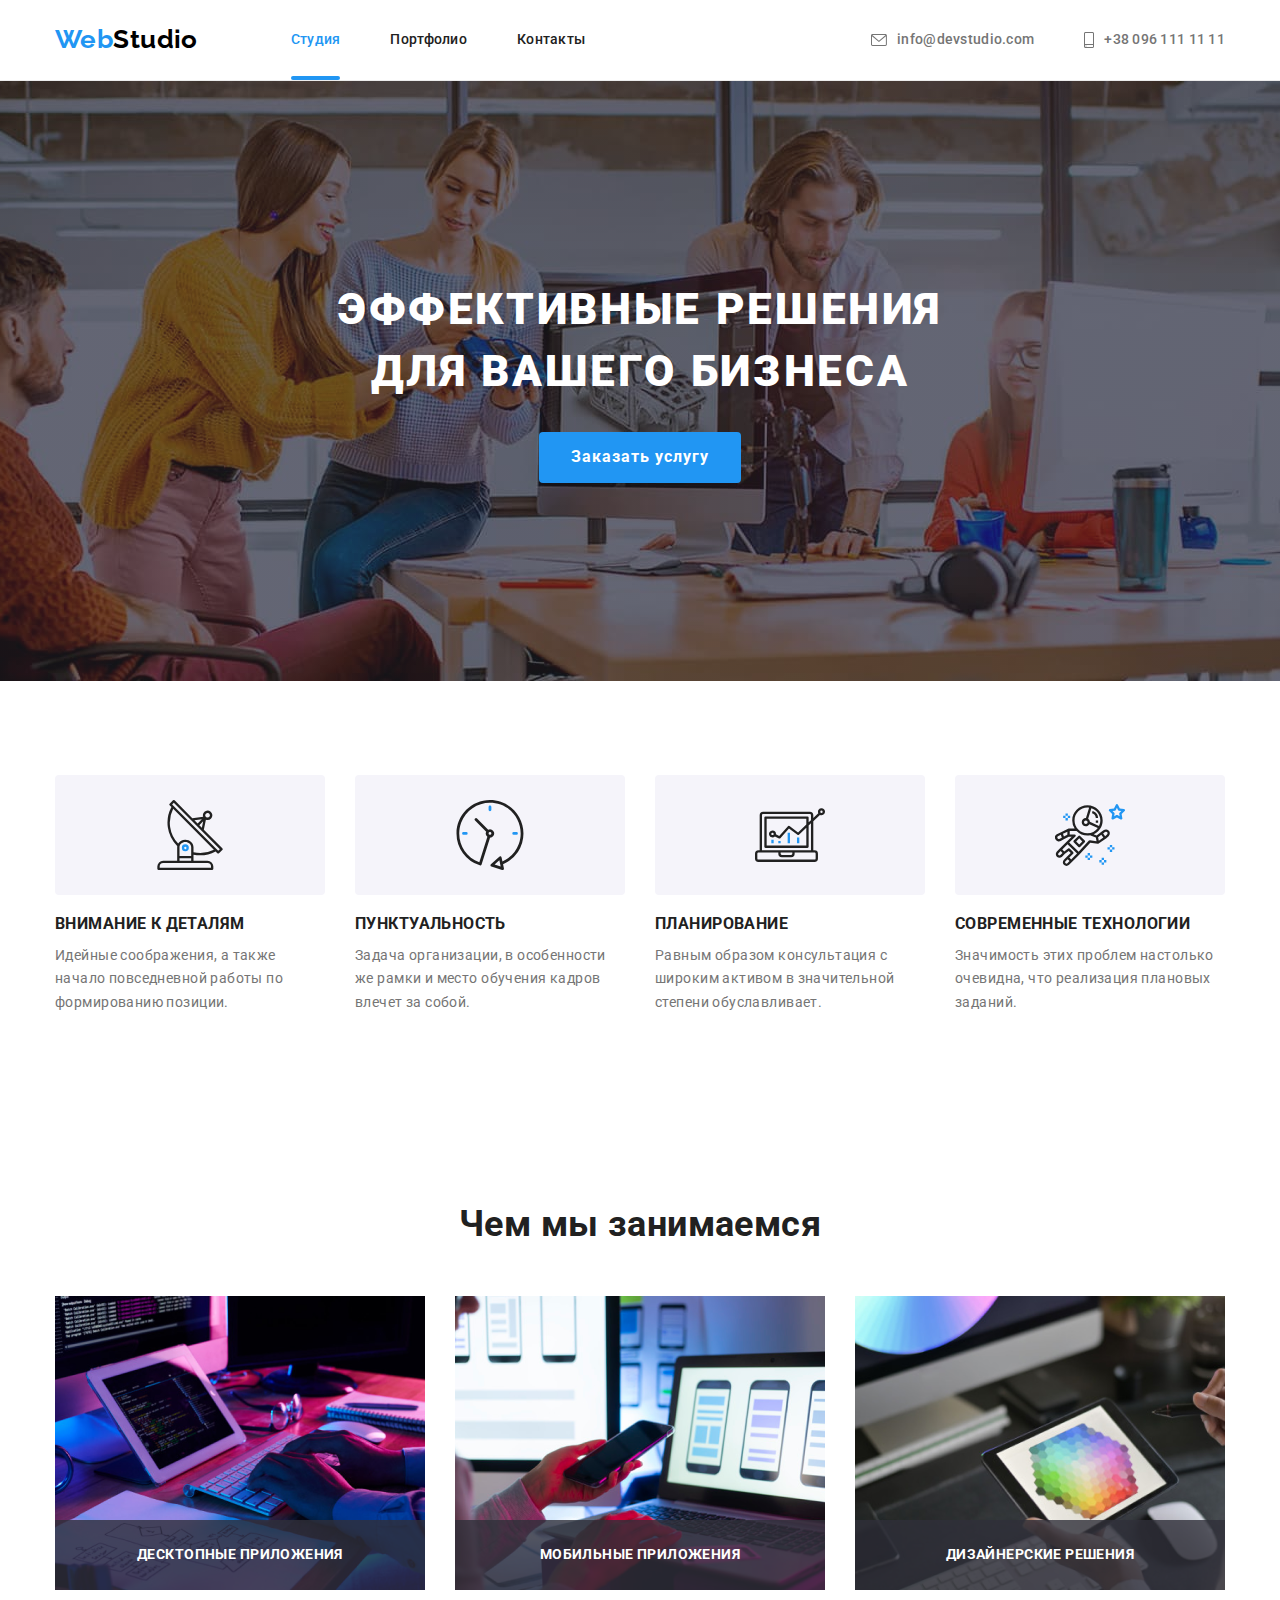
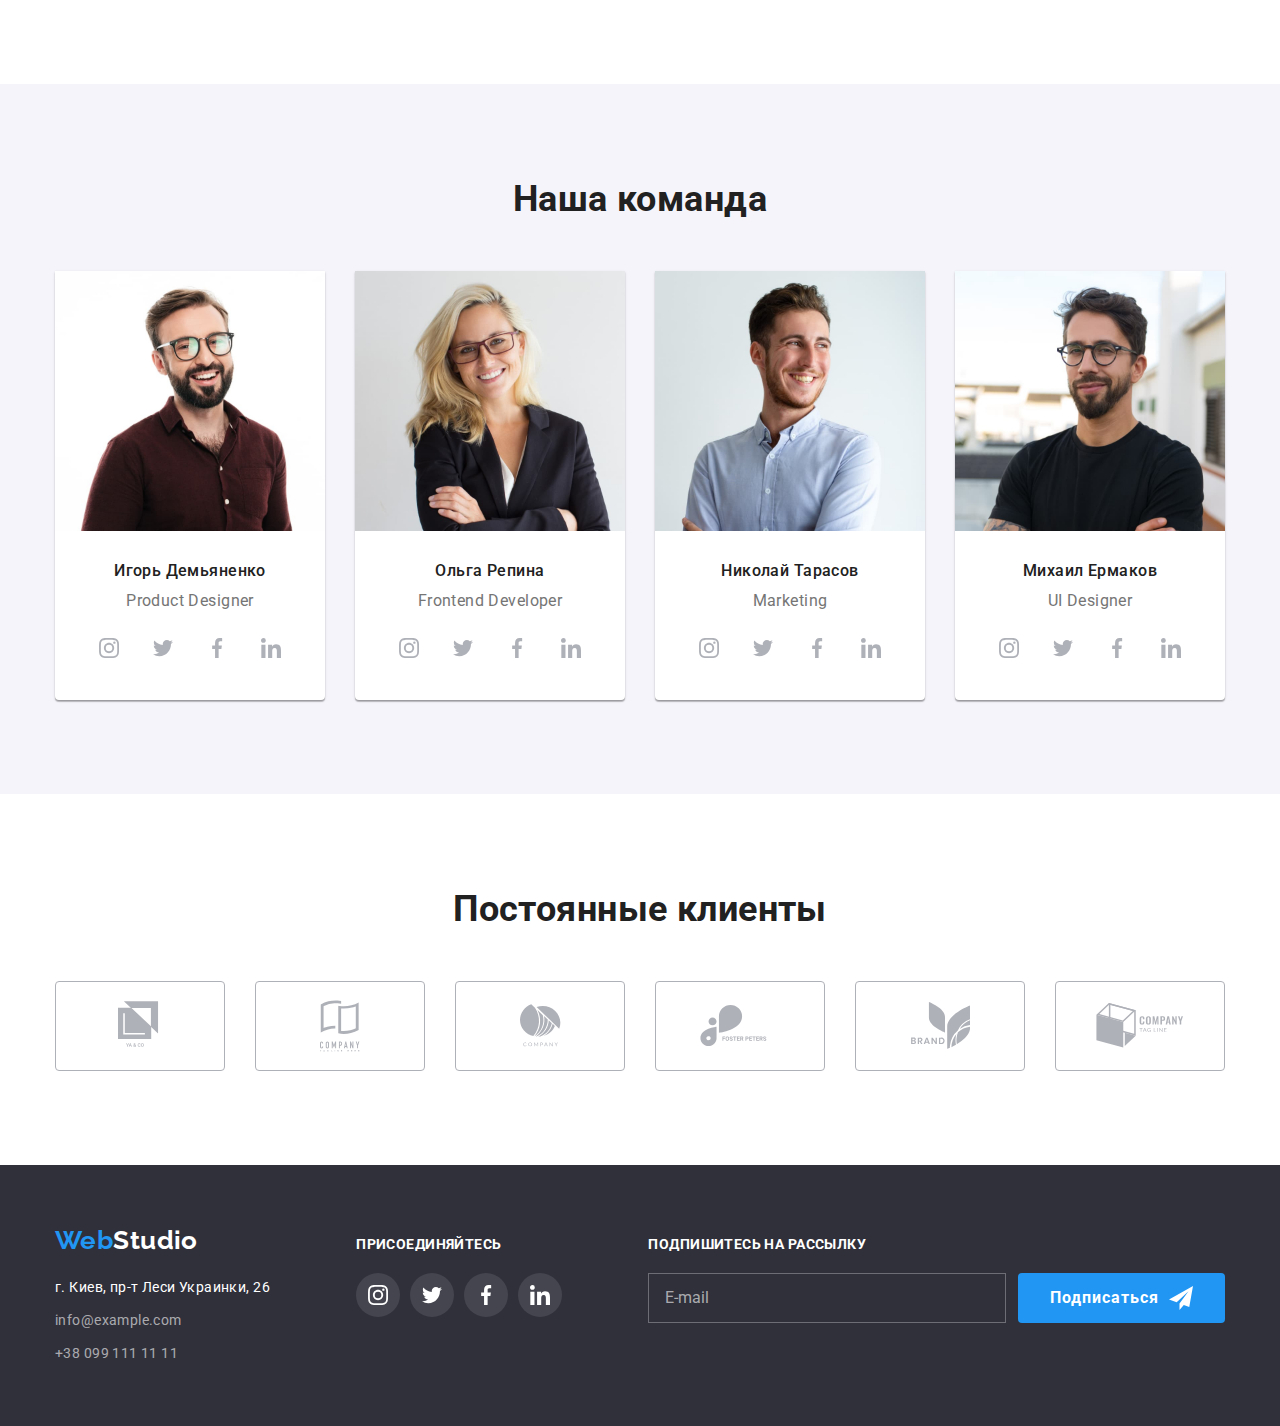
==== index.html @ dcbbfcdd "Перенесено файли з попереднього дз" ====
<!DOCTYPE html>
<html lang="en">
  <head>
    <meta charset="UTF-8" />
    <meta name="viewport" content="width=device-width, initial-scale=1.0" />
    <title>WebStudio</title>
    <link
      href="https://fonts.googleapis.com/css2?family=Raleway:wght@700&family=Roboto:wght@400;500;700;900&display=swap"
      rel="stylesheet"
    />
  
    <link rel="stylesheet" href="./css/main.min.css">
  </head>

  <body>
    <header class="header">
      <div class="container main-nav">
        <nav class="main-nav">
          <a class="logo link" href="index.html"
            >Web<span class="logo--black">Studio</span></a
          >
          <ul class="site-nav list">
            <li class="item">
              <a class="current link" href="index.html">Студия</a>
            </li>
            <li class="item">
              <a class="link" href="portfolio.html">Портфолио</a>
            </li>
            <li class="item"><a class="link" href="">Контакты</a></li>
          </ul>
        </nav>
        <ul class="site-nav list contacts">
          <li class="item">
            <a class="link" href="mailto:info@devstudio.com">
              <svg class="contacts__icon" width="16" height="12">
                <use href="./images/sprite.svg#icon-envelope"></use></svg
              >info@devstudio.com</a
            >
          </li>
          <li class="item">
            <a class=" link" href="tel:+380961111111">
              <svg class="contacts__icon" width="10" height="16">
                <use href="./images/sprite.svg#icon-smartphone"></use></svg
              >+38 096 111 11 11</a
            >
          </li>
        </ul>
      </div>
    </header>
    <main class="main-content">
      <section class="hero">
        <div class="container">
          <h1 class="hero__title">Эффективные решения для вашего бизнеса</h1>
          <button class="button" data-modal-open>Заказать услугу</button>
        </div>
      </section>

      <section class="features section">
        <div class="container">
          <h2 class="hidden">Особенности</h2>
          <ul class="list">
            <li class="features__item">
              <div class="features__frame">
                <svg class="icon-features" width="70" height="70">
                  <use href="./images/sprite.svg#icon-antenna"></use>
                </svg>
              </div>
              <h3 class="features__subtitle">Внимание к деталям</h3>
              <p class="features__paragraph">
                Идейные соображения, а также начало повседневной работы по
                формированию позиции.
              </p>
            </li>
            <li class="features__item">
              <div class="features__frame">
                <svg class="" width="70" height="70">
                  <use href="./images/sprite.svg#icon-clock"></use>
                </svg>
              </div>
              <h3 class="features__subtitle">Пунктуальность</h3>
              <p class="features__paragraph">
                Задача организации, в особенности же рамки и место обучения
                кадров влечет за собой.
              </p>
            </li>
            <li class="features__item">
              <div class="features__frame">
                <svg class="" width="70" height="70">
                  <use href="./images/sprite.svg#icon-diagram"></use>
                </svg>
              </div>
              <h3 class="features__subtitle">Планирование</h3>
              <p class="features__paragraph">
                Равным образом консультация с широким активом в значительной
                степени обуславливает.
              </p>
            </li>
            <li class="features__item">
              <div class="features__frame">
                <svg class="" width="70" height="70">
                  <use href="./images/sprite.svg#icon-astronaut"></use>
                </svg>
              </div>
              <h3 class="features__subtitle">Современные технологии</h3>
              <p class="features__paragraph">
                Значимость этих проблем настолько очевидна, что реализация
                плановых заданий.
              </p>
            </li>
          </ul>
        </div>
      </section>

      <section class="activity section">
        <div class="container">
          <h2 class="title">Чем мы занимаемся</h2>
          <ul class="list">
            <li class="activity__item">
              <img src="./images/img.png" alt="печатает код" width="370" />
              <div class="activity__block">
              <h3 class="activity__title">Десктопные приложения</h3>
            </div>
            </li>
            <li class="activity__item">
              <img src="./images/box2.png" alt="выбирает дизайн" width="370" />
              <div class="activity__block">
              <h3 class="activity__title">Мобильные приложения</h3>
            </div>
            </li>
            <li class="activity__item">
              <img
                src="./images/box3.png"
                alt="выбирает цвет на планшете"
                width="370"
              />
              <div class="activity__block">
              <h3 class="activity__title">Дизайнерские решения</h3>
            </div>
            </li>
          </ul>
        </div>
      </section>
      <section class="team section">
        <div class="container">
          <h2 class="title">Наша команда</h2>
          <ul class="list">
            <li class="box">
              <img src="./images/img0.jpg" alt="Игорь Демьяненко" width="270" />
              <div class="box-footer">
                <h3 class="team__subtitle">Игорь Демьяненко</h3>
                <p class="team__paragraph">Product Designer</p>
                <ul class="list icon__list">
                  <li class="item icon__item">
                    <a class="link link-icon" href="">
                      <svg class="ikon" width="20" height="20">
                        <use href="./images/sprite.svg#icon-instagram"></use>
                      </svg>
                    </a>
                  </li>
                  <li class="item icon__item">
                    <a class="link link-icon" href="">
                      <svg class="ikon" width="20" height="20">
                        <use href="./images/sprite.svg#icon-twitter"></use>
                      </svg>
                    </a>
                  </li>
                  <li class="item icon__item">
                    <a class="link link-icon" href="">
                      <svg class="ikon" width="20" height="20">
                        <use href="./images/sprite.svg#icon-facebook"></use>
                      </svg>
                    </a>
                  </li>
                  <li class="item icon__item">
                    <a class="link link-icon" href="">
                      <svg class="ikon" width="20" height="20">
                        <use href="./images/sprite.svg#icon-linkedin"></use>
                      </svg>
                    </a>
                  </li>
                </ul>
              </div>
            </li>
            <li class="box">
              <img src="./images/img1.jpg" alt="Ольга Репина" width="270" />
              <div class="box-footer">
                <h3 class="team__subtitle">Ольга Репина</h3>
                <p class="team__paragraph">Frontend Developer</p>
                <ul class="list icon__list">
                  <li class="item icon__item">
                    <a class="link link-icon" href="">
                      <svg class="ikon" width="20" height="20">
                        <use href="./images/sprite.svg#icon-instagram"></use>
                      </svg>
                    </a>
                  </li>
                  <li class="item icon__item">
                    <a class="link link-icon" href="">
                      <svg class="ikon" width="20" height="20">
                        <use href="./images/sprite.svg#icon-twitter"></use>
                      </svg>
                    </a>
                  </li>
                  <li class="item icon__item">
                    <a class="link link-icon" href="">
                      <svg class="ikon" width="20" height="20">
                        <use href="./images/sprite.svg#icon-facebook"></use>
                      </svg>
                    </a>
                  </li>
                  <li class="item icon__item">
                    <a class="link link-icon" href="">
                      <svg class="ikon" width="20" height="20">
                        <use href="./images/sprite.svg#icon-linkedin"></use>
                      </svg>
                    </a>
                  </li>
                </ul>
              </div>
            </li>
            <li class="box">
              <img src="./images/img2.jpg" alt="Николай Тарасов" width="270" />
              <div class="box-footer">
                <h3 class="team__subtitle">Николай Тарасов</h3>
                <p class="team__paragraph">Marketing</p>
                <ul class="list icon__list">
                  <li class="item icon__item">
                    <a class="link link-icon" href="">
                      <svg class="ikon" width="20" height="20">
                        <use href="./images/sprite.svg#icon-instagram"></use>
                      </svg>
                    </a>
                  </li>
                  <li class="item icon__item">
                    <a class="link link-icon" href="">
                      <svg class="ikon" width="20" height="20">
                        <use href="./images/sprite.svg#icon-twitter"></use>
                      </svg>
                    </a>
                  </li>
                  <li class="item icon__item">
                    <a class="link link-icon" href="">
                      <svg class="ikon" width="20" height="20">
                        <use href="./images/sprite.svg#icon-facebook"></use>
                      </svg>
                    </a>
                  </li>
                  <li class="item icon__item">
                    <a class="link link-icon" href="">
                      <svg class="ikon" width="20" height="20">
                        <use href="./images/sprite.svg#icon-linkedin"></use>
                      </svg>
                    </a>
                  </li>
                </ul>
              </div>
            </li>
            <li class="box">
              <img src="./images/img3.jpg" alt="Михаил Ермаков" width="270" />
              <div class="box-footer">
                <h3 class="team__subtitle">Михаил Ермаков</h3>
                <p class="team__paragraph">UI Designer</p>
                <ul class="list icon__list">
                  <li class="item icon__item">
                    <a class="link link-icon" href="">
                      <svg class="ikon" width="20" height="20">
                        <use href="./images/sprite.svg#icon-instagram"></use>
                      </svg>
                    </a>
                  </li>
                  <li class="item icon__item">
                    <a class="link link-icon" href="">
                      <svg class="ikon" width="20" height="20">
                        <use href="./images/sprite.svg#icon-twitter"></use>
                      </svg>
                    </a>
                  </li>
                  <li class="item icon__item">
                    <a class="link link-icon" href="">
                      <svg class="ikon" width="20" height="20">
                        <use href="./images/sprite.svg#icon-facebook"></use>
                      </svg>
                    </a>
                  </li>
                  <li class="item icon__item">
                    <a class="link link-icon" href="">
                      <svg class="ikon" width="20" height="20">
                        <use href="./images/sprite.svg#icon-linkedin"></use>
                      </svg>
                    </a>
                  </li>
                </ul>
              </div>
            </li>
          </ul>
        </div>
      </section>
      <section class="section clients">
        <div class="container">
          <h2 class="title">Постоянные клиенты</h2>
          <ul class="list">
            <li class="clients__item">
              <a class="link clients__link" href="">
                <svg width="44.27" height="49.23  ">
                  <use href="./images/sprite.svg#icon-logo-1"></use>
                </svg>
              </a>
            </li>
            <li class="clients__item">
              <a class="link clients__link" href="">
                <svg width="40" height="52">
                  <use href="./images/sprite.svg#icon-logo-2"></use>
                </svg>
              </a>
            </li>
            <li class="clients__item">
              <a class="link clients__link" href="">
                <svg width="41" height="43">
                  <use href="./images/sprite.svg#icon-logo-3"></use>
                </svg>
              </a>
            </li>
            <li class="clients__item">
              <a class="link clients__link" href="">
                <svg width="79.66" height="42.02">
                  <use href="./images/sprite.svg#icon-logo-4"></use>
                </svg>
              </a>
            </li>
            <li class="clients__item">
              <a class="link clients__link" href="">
                <svg width="59" height="47">
                  <use href="./images/sprite.svg#icon-logo-5"></use>
                </svg>
              </a>
            </li>
            <li class="clients__item">
              <a class="link clients__link" href="">
                <svg width="88" height="45">
                  <use href="./images/sprite.svg#icon-logo-6 "></use>
                </svg>
              </a>
            </li>
          </ul>
        </div>
      </section>
    </main>
    <footer class="page-footer">
      <div class="container footer">
        <div>
          <a class="logo link" href="./index.html"
            >Web<span class="logo--white">Studio</span></a
          >
          <address class="location">
            <p class="street">г. Киев, пр-т Леси Украинки, 26</p>
            <ul class="list list--colum">
              <li class="contact__item">
                <a class="footer-contacts link" href="mailto:info@example.com"
                  >info@example.com</a
                >
              </li>
              <li class="contact__item">
                <a class="footer-contacts link" href="tel:+380991111111"
                  >+38 099 111 11 11</a
                >
              </li>
            </ul>
          </address>
        </div>
        <div class="join">
          <b class="footer__subtitle">Присоединяйтесь</b>
          <ul class="list">
            <li class="icon__item">
              <a class="link-icon link-icon--gray link" href="">
                <svg width="20" height="20">
                  <use href="./images/sprite.svg#icon-instagram"></use>
                </svg>
              </a>
            </li>
            <li class="icon__item">
              <a class="link-icon link-icon--gray link" href="">
                <svg width="20" height="20">
                  <use href="./images/sprite.svg#icon-twitter"></use>
                </svg>
              </a>
            </li>
            <li class="icon__item">
              <a class="link-icon link-icon--gray link" href="">
                <svg width="20" height="20">
                  <use href="./images/sprite.svg#icon-facebook"></use>
                </svg>
              </a>
            </li>
            <li class="icon__item">
              <a class="link-icon link-icon--gray link" href="">
                <svg width="20" height="20">
                  <use href="./images/sprite.svg#icon-linkedin"></use>
                </svg>
              </a>
            </li>
          </ul>
        </div>
        <div class="follow"> 
          <b class="footer__subtitle">Подпишитесь на рассылку</b>
          <form action="#" class="follow__form">
            <label for="mail"></label>
            <input type="email" class="follow__input" id="mail" name="mail" placeholder="E-mail">
            <button type="submit" class="button">Подписаться
               <svg class="icon-send" width="24" height="24">
              <use href="./images/sprite.svg#icon-send"></use>
            </svg></button>
          </form>
        </div>
      </div>
    </footer>
    <div class="backdrop is-hidden" data-modal>
      <div class="modal">
        <button class="modal__button" data-modal-close>&#10006;</button>
        <form action="#" class="form">
          <h2 class="form__title">Оставьте свои данные, мы вам перезвоним</h2>
          <div class="form-field">
            <label for="name" class="form-label">Имя</label>
            <input
              type="text"
              class="form-input"
              name="name"
              id="name"
              placeholder=" "
            />
            <svg width="18" class="input-icon">
              <use href=./images/sprite.svg#person></use>
            </svg>

          </div>
          <div class="form-field">
            <label for="tel" class="form-label">Телефон</label>
            <input
              type="tel"
              class="form-input"
              name="tel"
              id="tel"
              placeholder=" "
            />
            <svg width="18" class="input-icon">
              <use href=./images/sprite.svg#phone></use>
            </svg>

          </div>
          <div class="form-field">
            <label for="email" class="form-label">Почта</label>
            <input
              type="email"
              class="form-input"
              name="mail"
              id="email"
              placeholder=" "
            />
          <svg width="18" class="input-icon">
            <use href=./images/sprite.svg#email></use>
          </svg>
          </div>
          <div class="form-field">
            <label for="comment" class="form-label">Комментарий</label>
            <textarea
              class="form-input comment"
              name="comment"
              id="comment"
              placeholder="Введите текст"
            ></textarea>
          </div>
         
          <label class="form-checkbox form-label checkbox-label">    
            <input type="checkbox" class=" hidden checkbox" name="agree">
            <span class="checkbox-icon"></span><span>Соглашаюсь с рассылкой и принимаю <a class="link" href="">Условия договора</a></span>
          </label>

          <button type="submit" class="button">Отправить</button>
        </form>
      </div>
    </div>
    <script src="./js/modal.js"></script>
  </body>
</html>
---- css/main.min.css ----
/*! modern-normalize v0.7.0 | MIT License | https://github.com/sindresorhus/modern-normalize */*,::after,::before{box-sizing:border-box}:root{-moz-tab-size:4;tab-size:4}html{line-height:1.15;-webkit-text-size-adjust:100%}body{margin:0}body{font-family:system-ui, -apple-system, 'Segoe UI', Roboto, Helvetica, Arial, sans-serif, 'Apple Color Emoji', 'Segoe UI Emoji'}hr{height:0}abbr[title]{text-decoration:underline dotted}b,strong{font-weight:bolder}code,kbd,pre,samp{font-family:ui-monospace, SFMono-Regular, Consolas, 'Liberation Mono', Menlo, monospace;font-size:1em}small{font-size:80%}sub,sup{font-size:75%;line-height:0;position:relative;vertical-align:baseline}sub{bottom:-0.25em}sup{top:-0.5em}button,input,optgroup,select,textarea{font-family:inherit;font-size:100%;line-height:1.15;margin:0}button,select{text-transform:none}[type='button'],[type='reset'],[type='submit'],button{-webkit-appearance:button}[type='button']::-moz-focus-inner,[type='reset']::-moz-focus-inner,[type='submit']::-moz-focus-inner,button::-moz-focus-inner{border-style:none;padding:0}[type='button']:-moz-focusring,[type='reset']:-moz-focusring,[type='submit']:-moz-focusring,button:-moz-focusring{outline:1px dotted ButtonText}legend{padding:0}progress{vertical-align:baseline}[type='number']::-webkit-inner-spin-button,[type='number']::-webkit-outer-spin-button{height:auto}[type='search']{-webkit-appearance:textfield;outline-offset:-2px}[type='search']::-webkit-search-decoration{-webkit-appearance:none}::-webkit-file-upload-button{-webkit-appearance:button;font:inherit}summary{display:list-item}body{color:#212121;font-family:Roboto;letter-spacing:0.03em;font-size:14px;font-style:normal;font-weight:400}img{display:block;max-width:100%;height:auto}.main-content{background-color:var(--white)}.link{text-decoration:none}.list{padding:0;margin:0;list-style:none;display:flex;flex-wrap:wrap}.list--colum{flex-direction:column}.container{width:1200px;margin-left:auto;margin-right:auto;padding-right:15px;padding-left:15px}.section{padding-top:94px;padding-bottom:94px}.hidden{position:absolute;width:1px;height:1px;margin:-1px;border:0;padding:0;clip:rect(0 0 0 0);overflow:hidden}.header{background-color:#fff;border-bottom:1px solid #ECECEC}.main-nav{display:flex;align-items:center}.site-nav{margin-left:93px}.site-nav .item:not(:last-child){margin-right:50px}.site-nav .link{display:block;padding-top:32px;padding-bottom:32px;position:relative;color:#212121;font-weight:500;line-height:1.14;letter-spacing:0.02em;transition:color 250ms cubic-bezier(0.4, 0, 0.2, 1)}.site-nav .link:hover,.site-nav .link:focus{color:#2196f3}.link.current{color:#2196f3}.current::after{display:inline-block;position:absolute;bottom:0;left:0;content:'';width:100%;height:4px;background-color:#2196f3;border-radius:2px}.logo{display:block;font-family:Raleway;font-style:normal;color:#2196f3;font-weight:700;font-size:26px;line-height:1.2}.logo--black{color:#000}.logo--white{color:#fff}.hero{display:flex;flex-direction:column;justify-content:center;align-items:center;max-width:1600px;height:600px;margin-left:auto;margin-right:auto;background-color:#2f303a;color:#fff;text-align:center;background-image:linear-gradient(to right, rgba(47,48,58,0.4), rgba(47,48,58,0.4)),url(../images/overley.jpg);background-position:center;background-repeat:no-repeat;background-size:cover}.hero__title{margin-top:0;margin-bottom:30px;margin-left:auto;margin-right:auto;max-width:700px;font-weight:900;font-size:44px;line-height:1.4;letter-spacing:0.06em;text-transform:uppercase}.button{display:inline-block;border-radius:4px;padding:10px 32px;min-width:200px;color:#fff;background-color:#2196f3;font-weight:700;font-size:16px;line-height:1.9;letter-spacing:0.06em;cursor:pointer;border:none}.button--white{padding:6px 22px;font-weight:500;font-size:16px;line-height:1.6;text-align:center;background-color:#f5f4fa;border:0;border-radius:4px;cursor:pointer;transition:color 250ms cubic-bezier(0.4, 0, 0.2, 1),background-color 250ms cubic-bezier(0.4, 0, 0.2, 1),box-shadow 250ms cubic-bezier(0.4, 0, 0.2, 1)}.button--white:hover,.button--white:focus{color:#fff;background-color:#2196f3;box-shadow:0px 3px 1px rgba(0,0,0,0.1),0px 1px 2px rgba(0,0,0,0.08),0px 2px 2px rgba(0,0,0,0.12)}.buttons{justify-content:center;margin-bottom:50px}.buttons__item{margin-right:8px}.buttons__item:last-child{margin-right:0}.features__subtitle{font-weight:700;line-height:1.14;text-transform:uppercase;margin-bottom:10px;margin-top:0}.features__paragraph{line-height:1.7;color:#757575;margin-top:0;margin-bottom:0}.features__item{width:calc((100% - 90px) / 4)}.features__item:not(:last-child){margin-right:30px}.features__frame{display:flex;justify-content:center;align-items:center;background-color:#f5f4fa;border-radius:4px;width:270px;height:120px;margin-bottom:20px}.title{margin-bottom:50px;margin-top:0;font-weight:700;font-size:36px;line-height:1.2;text-align:center}.activity__item{width:calc((100% - 60px) / 3);margin-right:30px;position:relative}.activity__item:nth-child(3n){margin-right:0}.activity__block{position:absolute;bottom:0;width:100%;height:70px;display:flex;justify-content:center;align-items:center;background-color:rgba(47,48,58,0.8)}.activity__title{margin:0;color:#fff;font-weight:700;font-size:14px;line-height:1.14;text-transform:uppercase}.team{background-color:#f5f4fa;padding-top:94px;padding-bottom:94px;text-align:center}.box{background-color:#fff;margin-right:30px}.team .box{width:calc((100% - 90px) / 4);box-shadow:0px 1px 3px rgba(0,0,0,0.12),0px 1px 1px rgba(0,0,0,0.14),0px 2px 1px rgba(0,0,0,0.2);border-radius:0px 0px 4px 4px}.team .box:nth-child(4n){margin-right:0}.team__subtitle{font-weight:500;font-size:16px;line-height:1.2;margin-top:0;margin-bottom:10px}.team__paragraph{font-size:16px;line-height:1.2;color:#757575;margin-top:0;margin-bottom:16px}.box-footer{padding-top:30px;padding-bottom:30px}.link-icon{display:flex;justify-content:center;align-items:center;border-radius:50%;width:44px;height:44px;fill:#afb1b8;transition:background-color 250ms cubic-bezier(0.4, 0, 0.2, 1),fill 250ms cubic-bezier(0.4, 0, 0.2, 1)}.link-icon:hover,.link-icon:focus{background-color:#2196f3;fill:#fff}.icon__list{justify-content:center}.icon__item{margin-right:10px}.icon__item:last-child{margin-right:0}.clients__item{margin-right:30px}.clients__item:nth-child(6n){margin-right:0}.clients__item .clients__link:hover,.clients__item .clients__link:focus{fill:#2196f3;border-color:#2196f3}.clients__link{display:flex;align-items:center;justify-content:center;width:170px;height:90px;border-radius:4px;border:1px solid #afb1b8;fill:#afb1b8;padding:0;margin:0;transition:border-color 250ms cubic-bezier(0.4, 0, 0.2, 1),fill 250ms cubic-bezier(0.4, 0, 0.2, 1)}.page-footer{padding-top:60px;padding-bottom:60px;background-color:#2f303a}.footer{display:flex;align-items:baseline;justify-content:space-between}.footer__subtitle{line-height:1.14;text-transform:uppercase;color:#fff}.link-icon--gray{border-radius:50%;width:44px;height:44px;fill:#fff;background-color:rgba(255,255,255,0.1)}.join .list{margin-top:20px}.contacts{margin-left:auto}.contacts .link{color:#757575;display:flex;align-items:center}.contacts .link:hover,.contacts .link:focus{fill:#2196f3}.contacts__icon{margin-right:10px;fill:currentColor}.footer-contacts{color:rgba(255,255,255,0.6)}.footer-contacts:hover,.footer-contacts:focus{color:#2196f3}.contact__item{margin-bottom:9px}.contact__item:last-child{margin-bottom:0}.street{margin-top:0;margin-bottom:9px}.location{color:#fff;line-height:1.7;font-style:normal;margin-top:20px}.follow__input{font-size:16px;color:#fff;width:358px;height:50px;padding-left:16px;background-color:transparent;border:1px solid rgba(255,255,255,0.3)}.follow__input::placeholder{font-size:16px;line-height:1.25;color:rgba(255,255,255,0.6)}.follow__input:focus{border-color:#fff}.follow__form{display:flex;margin-top:20px}.follow__form .button{display:flex;align-items:center;margin-left:12px}.icon-send{margin-left:10px}.backdrop{position:fixed;top:0;left:0;width:100%;height:100%;background-color:rgba(0,0,0,0.7);opacity:1;transition:opacity 250ms cubic-bezier(0.4, 0, 0.2, 1)}.is-hidden{opacity:0;pointer-events:none}.backdrop.is-hidden .modal{transform:translate(-50%, -50%) scale(0.7)}.modal{position:absolute;top:50%;left:50%;width:528px;height:581px;background-color:#fff;transform:translate(-50%, -50%) scale(1);transition:transform 250ms cubic-bezier(0.4, 0, 0.2, 1)}.modal__button{position:absolute;top:8px;right:8px;width:30px;height:30px;border:1px solid rgba(0,0,0,0.1);background-color:#fff;border-radius:50%;cursor:pointer;transition:color 250ms cubic-bezier(0.4, 0, 0.2, 1)}.modal__button:hover,.modal__button:focus{color:#2196f3}.form__title{color:#212121;font-weight:700;font-size:20px;line-height:1.15;text-align:center;margin-top:0;margin-bottom:12px}.form{padding:40px;margin-right:auto;margin-left:auto;text-align:center}.form-field{position:relative;display:flex;flex-direction:column;margin-bottom:10px;text-align:left}.form-field .input-icon{position:absolute;width:18px;height:18px;left:12px;bottom:11px;transition:fill 250ms cubic-bezier(0.4, 0, 0.2, 1)}.form-input{margin:0;padding:10px;border:1px solid rgba(33,33,33,0.2);border-radius:4px;padding-left:42px;transition:border-color 250ms cubic-bezier(0.4, 0, 0.2, 1)}.form-input:focus{border-color:#2196f3;outline:none}.form-input:focus+.input-icon{fill:#2196f3}.form-label{color:#757575;font-size:12px;line-height:1.16;letter-spacing:0.01em;margin-bottom:4px}.checkbox-label{font-size:14px;line-height:1.7;letter-spacing:0.03em}.comment{resize:none;width:448px;height:120px;padding-left:16px;margin-bottom:10px}.comment::placeholder{line-height:16px;letter-spacing:0.01em;color:rgba(117,117,117,0.5)}.form-checkbox{margin-bottom:30px;display:flex;align-items:center;justify-content:center;cursor:pointer}.checkbox:checked+.checkbox-icon{background-color:#2196f3;border-color:#2196f3;background-image:url(../images/icon-check.svg);background-origin:border-box;background-size:contain}.form-checkbox .link{display:inline-block;color:#2196f3;border-bottom:1px solid #2196f3;line-height:0.85}.checkbox-icon{display:inline-block;width:16px;height:15px;border:2px solid #212121;margin-right:9px;border-radius:2px;transition:background-color 250ms cubic-bezier(0.4, 0, 0.2, 1),border 250ms cubic-bezier(0.4, 0, 0.2, 1)}.projects{display:flex;flex-wrap:wrap}.projects__title{font-weight:700;font-size:18px;line-height:2;color:#212121;letter-spacing:0.06em;margin-top:0;margin-bottom:4px}.projects__paragraph{font-size:16px;line-height:1.9;color:#757575;margin-bottom:0;margin-top:0}.projects .box{position:relative;width:calc((100% - 60px) / 3);margin-bottom:30px;border-radius:5px;overflow:hidden;transition:box-shadow 250ms cubic-bezier(0.4, 0, 0.2, 1)}.projects .box:nth-child(3n){margin-right:0}.projects .box:nth-last-child(-n+3){margin-bottom:0}.projects .box:hover,.projects .box:focus{box-shadow:0px 1px 3px rgba(0,0,0,0.12),0px 1px 1px rgba(0,0,0,0.14),0px 2px 1px rgba(0,0,0,0.2)}.projects .box:hover .overlay,.projects .box:focus .overlay{transform:translateY(0)}.box__caption{position:relative;padding:20px 24px;border:1px solid #eeeeee;background-color:#fff;box-sizing:border-box;border-top:none;border-bottom-left-radius:5px;border-bottom-right-radius:5px;overflow:hidden;z-index:1}.overlay{position:absolute;top:0;width:100%;height:100%;background-color:rgba(33,150,243,0.9);padding:63px 24px;transform:translateY(100%);transition:transform 250ms cubic-bezier(0.4, 0, 0.2, 1)}.overley__text{margin:0;font-size:18px;line-height:1.56;color:#fff}
/*# sourceMappingURL=main.min.css.map */
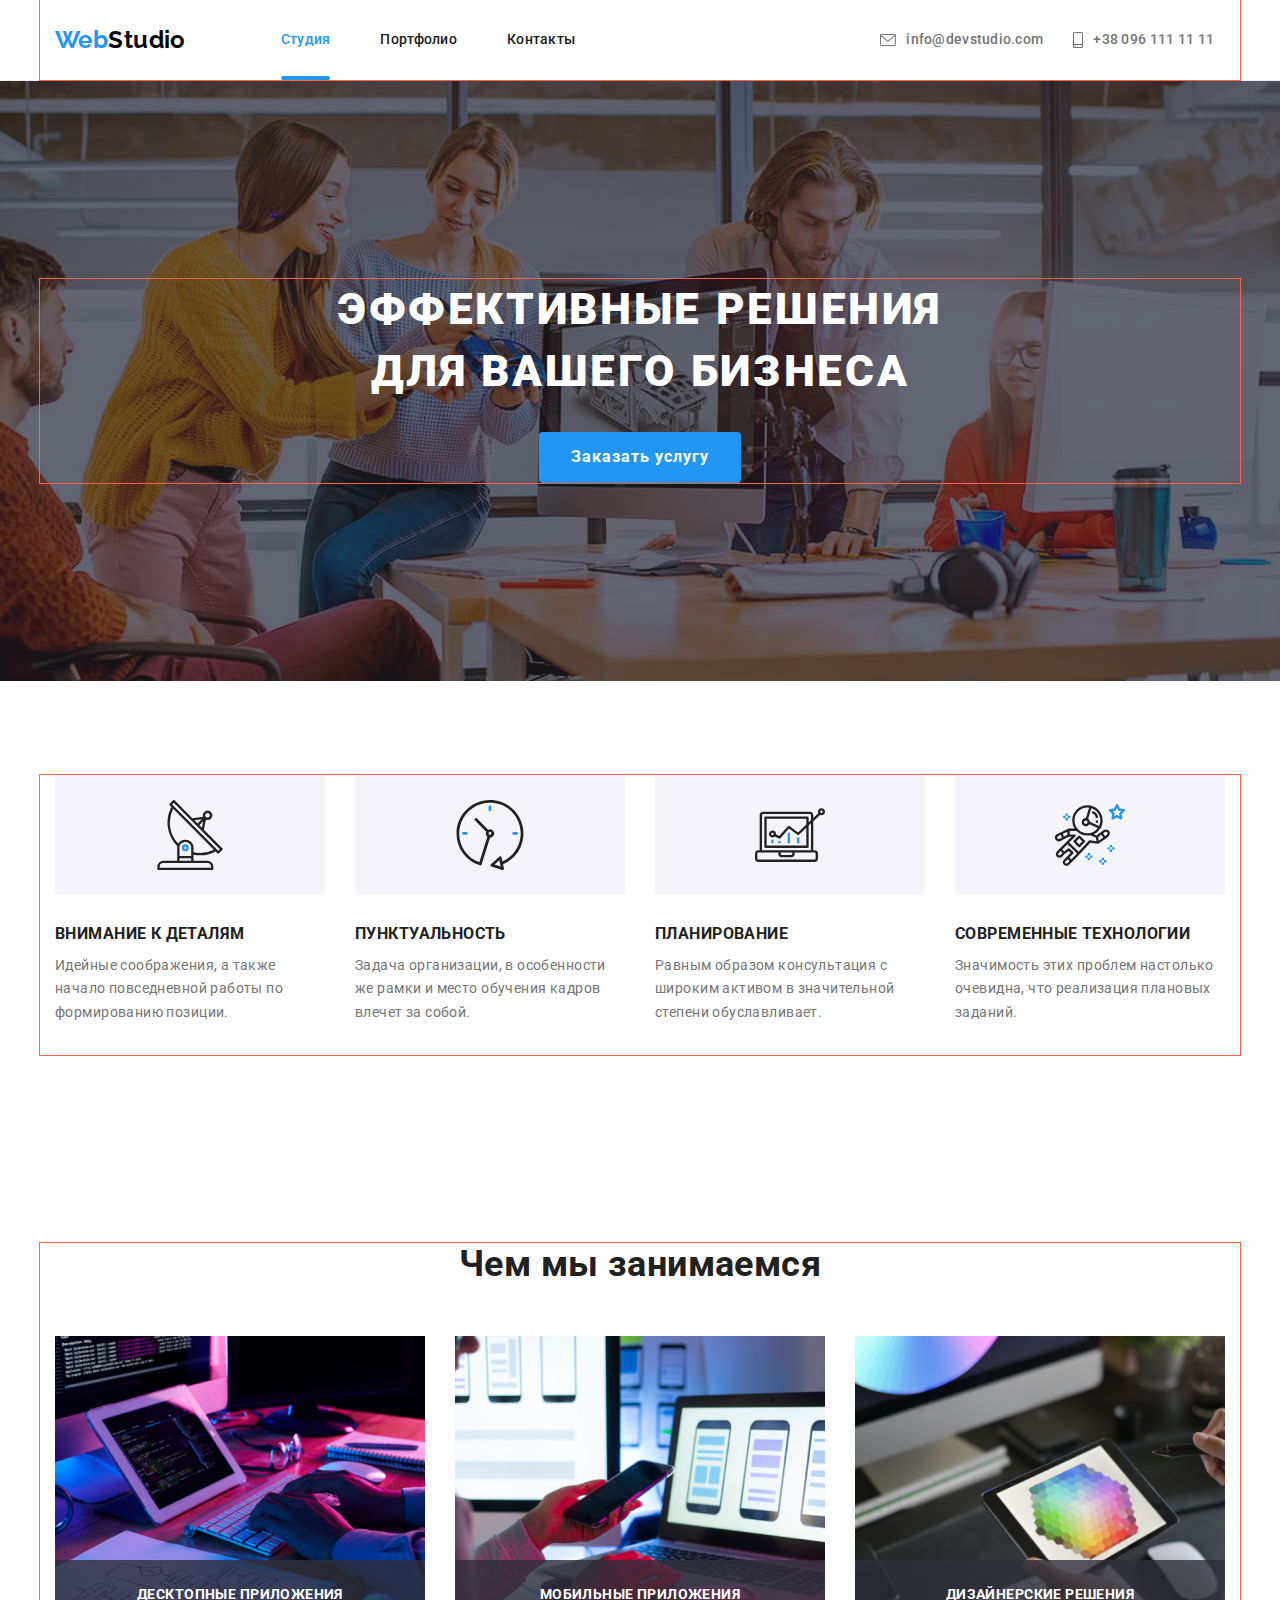
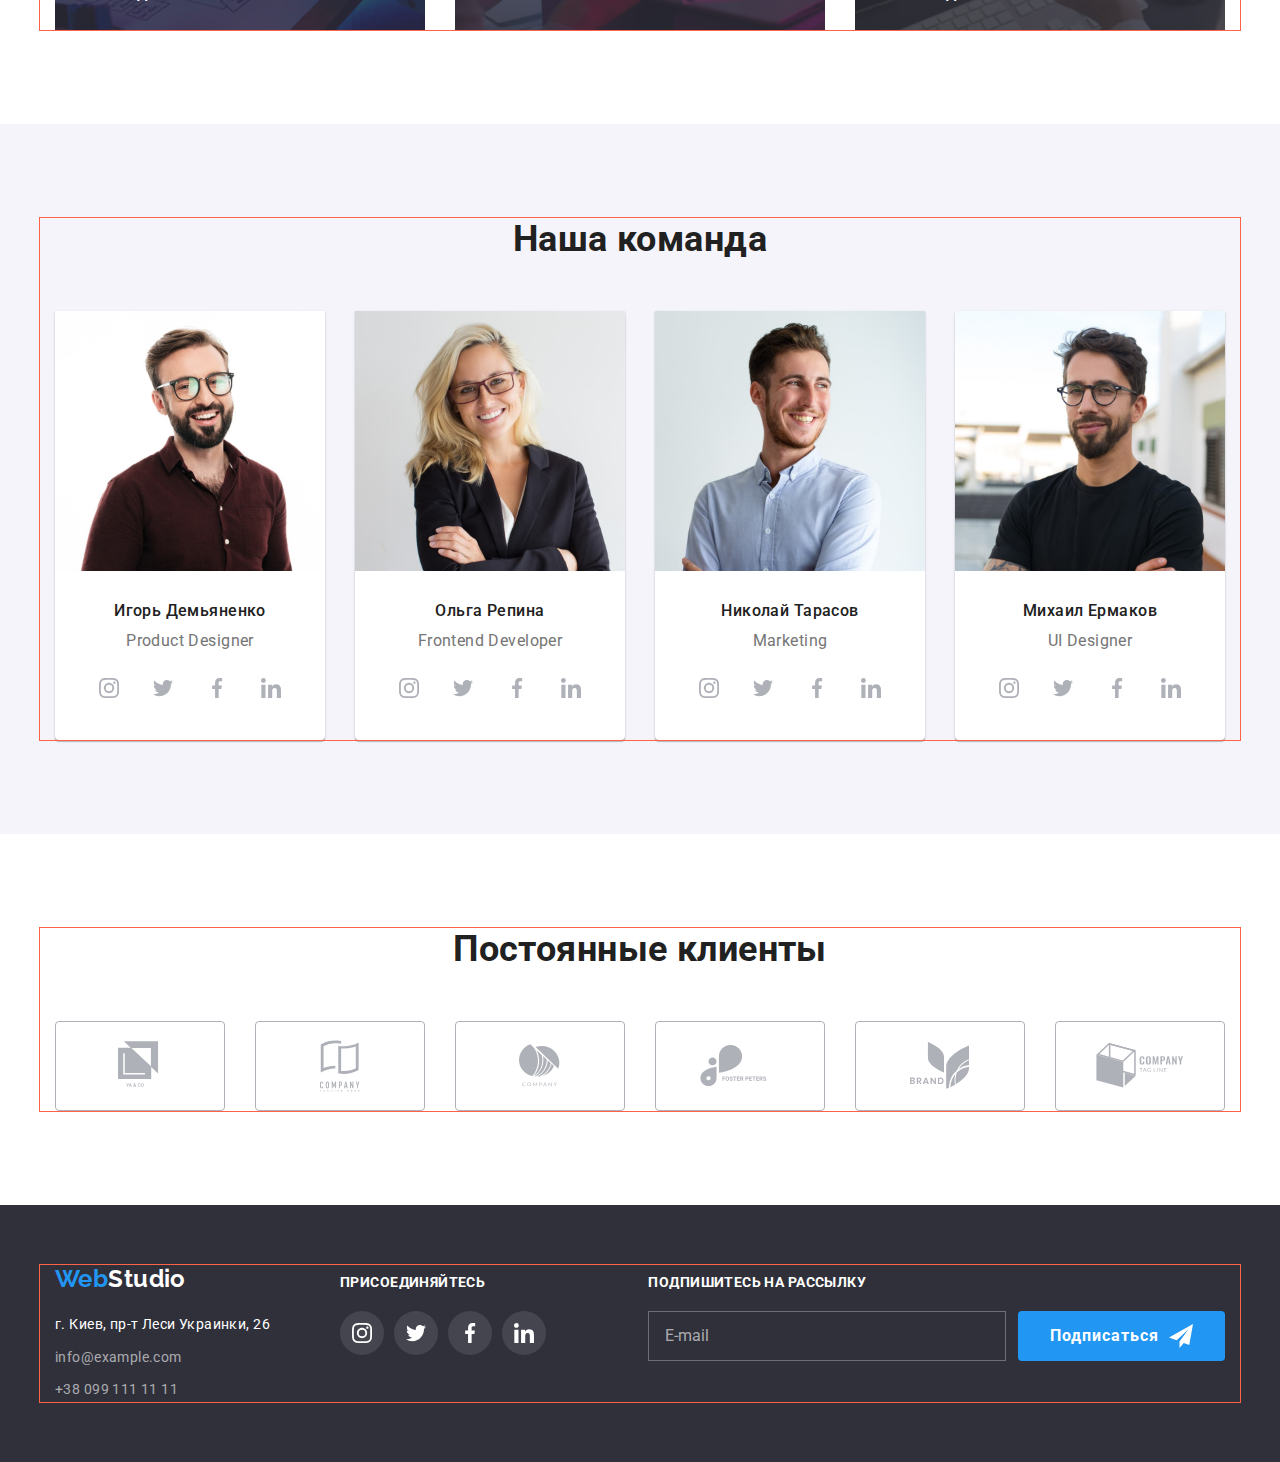
==== commit 9314e49b: "адаптивна версія  для головної сторінки" ====
--- a/index.html
+++ b/index.html
@@ -14,11 +14,19 @@
 
   <body>
     <header class="header">
-      <div class="container main-nav">
+      <div class="container">
         <nav class="main-nav">
           <a class="logo link" href="index.html"
             >Web<span class="logo--black">Studio</span></a
           >
+            <button type="button" class="menu-button " data-menu-button>
+              <svg width="40" height="40">
+                <use class="icon-close" href="./images/sprite.svg#icon-close"></use>
+                <use class="icon-menu" href="./images/sprite.svg#icon-menu"></use>
+              </svg>
+              </button>
+              <div class="menu"data-menu>
+         
           <ul class="site-nav list">
             <li class="item">
               <a class="current link" href="index.html">Студия</a>
@@ -28,8 +36,10 @@
             </li>
             <li class="item"><a class="link" href="">Контакты</a></li>
           </ul>
-        </nav>
-        <ul class="site-nav list contacts">
+         
+        
+          
+        <ul class=" list contacts">
           <li class="item">
             <a class="link" href="mailto:info@devstudio.com">
               <svg class="contacts__icon" width="16" height="12">
@@ -45,6 +55,8 @@
             >
           </li>
         </ul>
+        </div>
+        </nav>
       </div>
     </header>
     <main class="main-content">
@@ -58,7 +70,7 @@
       <section class="features section">
         <div class="container">
           <h2 class="hidden">Особенности</h2>
-          <ul class="list">
+          <ul class="list features__list">
             <li class="features__item">
               <div class="features__frame">
                 <svg class="icon-features" width="70" height="70">
@@ -143,7 +155,7 @@
       <section class="team section">
         <div class="container">
           <h2 class="title">Наша команда</h2>
-          <ul class="list">
+          <ul class="list team__list">
             <li class="box">
               <img src="./images/img0.jpg" alt="Игорь Демьяненко" width="270" />
               <div class="box-footer">
@@ -347,6 +359,7 @@
     </main>
     <footer class="page-footer">
       <div class="container footer">
+        <div class="foot">
         <div>
           <a class="logo link" href="./index.html"
             >Web<span class="logo--white">Studio</span></a
@@ -369,7 +382,7 @@
         </div>
         <div class="join">
           <b class="footer__subtitle">Присоединяйтесь</b>
-          <ul class="list">
+          <ul class="list icon__list">
             <li class="icon__item">
               <a class="link-icon link-icon--gray link" href="">
                 <svg width="20" height="20">
@@ -399,6 +412,7 @@
               </a>
             </li>
           </ul>
+        </div>
         </div>
         <div class="follow"> 
           <b class="footer__subtitle">Подпишитесь на рассылку</b>
@@ -479,5 +493,6 @@
       </div>
     </div>
     <script src="./js/modal.js"></script>
+    <script src="./js/menu.js"></script>
   </body>
 </html>
--- a/css/main.min.css
+++ b/css/main.min.css
@@ -1,4 +1,4 @@
 /*! modern-normalize v0.7.0 | MIT License | https://github.com/sindresorhus/modern-normalize */*,::after,::before{box-sizing:border-box}:root{-moz-tab-size:4;tab-size:4}html{line-height:1.15;-webkit-text-size-adjust:100%}body{margin:0}body{font-family:system-ui, -apple-system, 'Segoe UI', Roboto, Helvetica, Arial,  sans-serif, 'Apple Color Emoji', 'Segoe UI Emoji'}hr{height:0}abbr[title]{text-decoration:underline dotted}b,strong{font-weight:bolder}code,kbd,pre,samp{font-family:ui-monospace, SFMono-Regular, Consolas, 'Liberation Mono', Menlo,- monospace;font-size:1em}small{font-size:80%}sub,sup{font-size:75%;line-height:0;position:relative;vertical-align:baseline}sub{bottom:-0.25em}sup{top:-0.5em}button,input,optgroup,select,textarea{font-family:inherit;font-size:100%;line-height:1.15;margin:0}button,select{text-transform:none}[type='button'],[type='reset'],[type='submit'],button{-webkit-appearance:button}[type='button']::-moz-focus-inner,[type='reset']::-moz-focus-inner,[type='submit']::-moz-focus-inner,button::-moz-focus-inner{border-style:none;padding:0}[type='button']:-moz-focusring,[type='reset']:-moz-focusring,[type='submit']:-moz-focusring,button:-moz-focusring{outline:1px dotted ButtonText}legend{padding:0}progress{vertical-align:baseline}[type='number']::-webkit-inner-spin-button,[type='number']::-webkit-outer-spin-button{height:auto}[type='search']{-webkit-appearance:textfield;outline-offset:-2px}[type='search']::-webkit-search-decoration{-webkit-appearance:none}::-webkit-file-upload-button{-webkit-appearance:button;font:inherit}summary{display:list-item}body{color:#212121;font-family:Roboto;letter-spacing:0.03em;font-size:14px;font-style:normal;font-weight:400}img{display:block;max-width:100%;height:auto}.main-content{background-color:var(--white)}.link{text-decoration:none}.list{padding:0;margin:0;list-style:none;display:flex;flex-wrap:wrap}.list--colum{flex-direction:column}.container{width:1200px;margin-left:auto;margin-right:auto;padding-right:15px;padding-left:15px}.section{padding-top:94px;padding-bottom:94px}.hidden{position:absolute;width:1px;height:1px;margin:-1px;border:0;padding:0;clip:rect(0 0 0 0);overflow:hidden}.header{background-color:#fff;border-bottom:1px solid #ECECEC}.main-nav{display:flex;align-items:center}.site-nav{margin-left:93px}.site-nav .item:not(:last-child){margin-right:50px}.site-nav .link{display:block;padding-top:32px;padding-bottom:32px;position:relative;color:#212121;font-weight:500;line-height:1.14;letter-spacing:0.02em;transition:color 250ms cubic-bezier(0.4, 0, 0.2, 1)}.site-nav .link:hover,.site-nav .link:focus{color:#2196f3}.link.current{color:#2196f3}.current::after{display:inline-block;position:absolute;bottom:0;left:0;content:'';width:100%;height:4px;background-color:#2196f3;border-radius:2px}.logo{display:block;font-family:Raleway;font-style:normal;color:#2196f3;font-weight:700;font-size:26px;line-height:1.2}.logo--black{color:#000}.logo--white{color:#fff}.hero{display:flex;flex-direction:column;justify-content:center;align-items:center;max-width:1600px;height:600px;margin-left:auto;margin-right:auto;background-color:#2f303a;color:#fff;text-align:center;background-image:linear-gradient(to right, rgba(47,48,58,0.4), rgba(47,48,58,0.4)),url(../images/overley.jpg);background-position:center;background-repeat:no-repeat;background-size:cover}.hero__title{margin-top:0;margin-bottom:30px;margin-left:auto;margin-right:auto;max-width:700px;font-weight:900;font-size:44px;line-height:1.4;letter-spacing:0.06em;text-transform:uppercase}.button{display:inline-block;border-radius:4px;padding:10px 32px;min-width:200px;color:#fff;background-color:#2196f3;font-weight:700;font-size:16px;line-height:1.9;letter-spacing:0.06em;cursor:pointer;border:none}.button--white{padding:6px 22px;font-weight:500;font-size:16px;line-height:1.6;text-align:center;background-color:#f5f4fa;border:0;border-radius:4px;cursor:pointer;transition:color 250ms cubic-bezier(0.4, 0, 0.2, 1),background-color 250ms cubic-bezier(0.4, 0, 0.2, 1),box-shadow 250ms cubic-bezier(0.4, 0, 0.2, 1)}.button--white:hover,.button--white:focus{color:#fff;background-color:#2196f3;box-shadow:0px 3px 1px rgba(0,0,0,0.1),0px 1px 2px rgba(0,0,0,0.08),0px 2px 2px rgba(0,0,0,0.12)}.buttons{justify-content:center;margin-bottom:50px}.buttons__item{margin-right:8px}.buttons__item:last-child{margin-right:0}.features__subtitle{font-weight:700;line-height:1.14;text-transform:uppercase;margin-bottom:10px;margin-top:0}.features__paragraph{line-height:1.7;color:#757575;margin-top:0;margin-bottom:0}.features__item{width:calc((100% - 90px) / 4)}.features__item:not(:last-child){margin-right:30px}.features__frame{display:flex;justify-content:center;align-items:center;background-color:#f5f4fa;border-radius:4px;width:270px;height:120px;margin-bottom:20px}.title{margin-bottom:50px;margin-top:0;font-weight:700;font-size:36px;line-height:1.2;text-align:center}.activity__item{width:calc((100% - 60px) / 3);margin-right:30px;position:relative}.activity__item:nth-child(3n){margin-right:0}.activity__block{position:absolute;bottom:0;width:100%;height:70px;display:flex;justify-content:center;align-items:center;background-color:rgba(47,48,58,0.8)}.activity__title{margin:0;color:#fff;font-weight:700;font-size:14px;line-height:1.14;text-transform:uppercase}.team{background-color:#f5f4fa;padding-top:94px;padding-bottom:94px;text-align:center}.box{background-color:#fff;margin-right:30px}.team .box{width:calc((100% - 90px) / 4);box-shadow:0px 1px 3px rgba(0,0,0,0.12),0px 1px 1px rgba(0,0,0,0.14),0px 2px 1px rgba(0,0,0,0.2);border-radius:0px 0px 4px 4px}.team .box:nth-child(4n){margin-right:0}.team__subtitle{font-weight:500;font-size:16px;line-height:1.2;margin-top:0;margin-bottom:10px}.team__paragraph{font-size:16px;line-height:1.2;color:#757575;margin-top:0;margin-bottom:16px}.box-footer{padding-top:30px;padding-bottom:30px}.link-icon{display:flex;justify-content:center;align-items:center;border-radius:50%;width:44px;height:44px;fill:#afb1b8;transition:background-color 250ms cubic-bezier(0.4, 0, 0.2, 1),fill 250ms cubic-bezier(0.4, 0, 0.2, 1)}.link-icon:hover,.link-icon:focus{background-color:#2196f3;fill:#fff}.icon__list{justify-content:center}.icon__item{margin-right:10px}.icon__item:last-child{margin-right:0}.clients__item{margin-right:30px}.clients__item:nth-child(6n){margin-right:0}.clients__item .clients__link:hover,.clients__item .clients__link:focus{fill:#2196f3;border-color:#2196f3}.clients__link{display:flex;align-items:center;justify-content:center;width:170px;height:90px;border-radius:4px;border:1px solid #afb1b8;fill:#afb1b8;padding:0;margin:0;transition:border-color 250ms cubic-bezier(0.4, 0, 0.2, 1),fill 250ms cubic-bezier(0.4, 0, 0.2, 1)}.page-footer{padding-top:60px;padding-bottom:60px;background-color:#2f303a}.footer{display:flex;align-items:baseline;justify-content:space-between}.footer__subtitle{line-height:1.14;text-transform:uppercase;color:#fff}.link-icon--gray{border-radius:50%;width:44px;height:44px;fill:#fff;background-color:rgba(255,255,255,0.1)}.join .list{margin-top:20px}.contacts{margin-left:auto}.contacts .link{color:#757575;display:flex;align-items:center}.contacts .link:hover,.contacts .link:focus{fill:#2196f3}.contacts__icon{margin-right:10px;fill:currentColor}.footer-contacts{color:rgba(255,255,255,0.6)}.footer-contacts:hover,.footer-contacts:focus{color:#2196f3}.contact__item{margin-bottom:9px}.contact__item:last-child{margin-bottom:0}.street{margin-top:0;margin-bottom:9px}.location{color:#fff;line-height:1.7;font-style:normal;margin-top:20px}.follow__input{font-size:16px;color:#fff;width:358px;height:50px;padding-left:16px;background-color:transparent;border:1px solid rgba(255,255,255,0.3)}.follow__input::placeholder{font-size:16px;line-height:1.25;color:rgba(255,255,255,0.6)}.follow__input:focus{border-color:#fff}.follow__form{display:flex;margin-top:20px}.follow__form .button{display:flex;align-items:center;margin-left:12px}.icon-send{margin-left:10px}.backdrop{position:fixed;top:0;left:0;width:100%;height:100%;background-color:rgba(0,0,0,0.7);opacity:1;transition:opacity 250ms cubic-bezier(0.4, 0, 0.2, 1)}.is-hidden{opacity:0;pointer-events:none}.backdrop.is-hidden .modal{transform:translate(-50%, -50%) scale(0.7)}.modal{position:absolute;top:50%;left:50%;width:528px;height:581px;background-color:#fff;transform:translate(-50%, -50%) scale(1);transition:transform 250ms cubic-bezier(0.4, 0, 0.2, 1)}.modal__button{position:absolute;top:8px;right:8px;width:30px;height:30px;border:1px solid rgba(0,0,0,0.1);background-color:#fff;border-radius:50%;cursor:pointer;transition:color 250ms cubic-bezier(0.4, 0, 0.2, 1)}.modal__button:hover,.modal__button:focus{color:#2196f3}.form__title{color:#212121;font-weight:700;font-size:20px;line-height:1.15;text-align:center;margin-top:0;margin-bottom:12px}.form{padding:40px;margin-right:auto;margin-left:auto;text-align:center}.form-field{position:relative;display:flex;flex-direction:column;margin-bottom:10px;text-align:left}.form-field .input-icon{position:absolute;width:18px;height:18px;left:12px;bottom:11px;transition:fill 250ms cubic-bezier(0.4, 0, 0.2, 1)}.form-input{margin:0;padding:10px;border:1px solid rgba(33,33,33,0.2);border-radius:4px;padding-left:42px;transition:border-color 250ms cubic-bezier(0.4, 0, 0.2, 1)}.form-input:focus{border-color:#2196f3;outline:none}.form-input:focus+.input-icon{fill:#2196f3}.form-label{color:#757575;font-size:12px;line-height:1.16;letter-spacing:0.01em;margin-bottom:4px}.checkbox-label{font-size:14px;line-height:1.7;letter-spacing:0.03em}.comment{resize:none;width:448px;height:120px;padding-left:16px;margin-bottom:10px}.comment::placeholder{line-height:16px;letter-spacing:0.01em;color:rgba(117,117,117,0.5)}.form-checkbox{margin-bottom:30px;display:flex;align-items:center;justify-content:center;cursor:pointer}.checkbox:checked+.checkbox-icon{background-color:#2196f3;border-color:#2196f3;background-image:url(../images/icon-check.svg);background-origin:border-box;background-size:contain}.form-checkbox .link{display:inline-block;color:#2196f3;border-bottom:1px solid #2196f3;line-height:0.85}.checkbox-icon{display:inline-block;width:16px;height:15px;border:2px solid #212121;margin-right:9px;border-radius:2px;transition:background-color 250ms cubic-bezier(0.4, 0, 0.2, 1),border 250ms cubic-bezier(0.4, 0, 0.2, 1)}.projects{display:flex;flex-wrap:wrap}.projects__title{font-weight:700;font-size:18px;line-height:2;color:#212121;letter-spacing:0.06em;margin-top:0;margin-bottom:4px}.projects__paragraph{font-size:16px;line-height:1.9;color:#757575;margin-bottom:0;margin-top:0}.projects .box{position:relative;width:calc((100% - 60px) / 3);margin-bottom:30px;border-radius:5px;overflow:hidden;transition:box-shadow 250ms cubic-bezier(0.4, 0, 0.2, 1)}.projects .box:nth-child(3n){margin-right:0}.projects .box:nth-last-child(-n+3){margin-bottom:0}.projects .box:hover,.projects .box:focus{box-shadow:0px 1px 3px rgba(0,0,0,0.12),0px 1px 1px rgba(0,0,0,0.14),0px 2px 1px rgba(0,0,0,0.2)}.projects .box:hover .overlay,.projects .box:focus .overlay{transform:translateY(0)}.box__caption{position:relative;padding:20px 24px;border:1px solid #eeeeee;background-color:#fff;box-sizing:border-box;border-top:none;border-bottom-left-radius:5px;border-bottom-right-radius:5px;overflow:hidden;z-index:1}.overlay{position:absolute;top:0;width:100%;height:100%;background-color:rgba(33,150,243,0.9);padding:63px 24px;transform:translateY(100%);transition:transform 250ms cubic-bezier(0.4, 0, 0.2, 1)}.overley__text{margin:0;font-size:18px;line-height:1.56;color:#fff}
+ monospace;font-size:1em}small{font-size:80%}sub,sup{font-size:75%;line-height:0;position:relative;vertical-align:baseline}sub{bottom:-0.25em}sup{top:-0.5em}button,input,optgroup,select,textarea{font-family:inherit;font-size:100%;line-height:1.15;margin:0}button,select{text-transform:none}[type='button'],[type='reset'],[type='submit'],button{-webkit-appearance:button}[type='button']::-moz-focus-inner,[type='reset']::-moz-focus-inner,[type='submit']::-moz-focus-inner,button::-moz-focus-inner{border-style:none;padding:0}[type='button']:-moz-focusring,[type='reset']:-moz-focusring,[type='submit']:-moz-focusring,button:-moz-focusring{outline:1px dotted ButtonText}legend{padding:0}progress{vertical-align:baseline}[type='number']::-webkit-inner-spin-button,[type='number']::-webkit-outer-spin-button{height:auto}[type='search']{-webkit-appearance:textfield;outline-offset:-2px}[type='search']::-webkit-search-decoration{-webkit-appearance:none}::-webkit-file-upload-button{-webkit-appearance:button;font:inherit}summary{display:list-item}body{color:#212121;font-family:Roboto;letter-spacing:0.03em;font-size:14px;font-style:normal;font-weight:400}img{display:block;max-width:100%;height:auto}.main-content{background-color:var(--white)}.link{text-decoration:none}.list{padding:0;margin:0;list-style:none}@media screen and (min-width: 1200px){.list{display:flex;flex-wrap:wrap}}.list--colum{flex-direction:column}.container{width:100%;outline:1px solid tomato;margin-left:auto;margin-right:auto;padding-right:15px;padding-left:15px}@media screen and (min-width: 480px){.container{width:480px}}@media screen and (min-width: 768px){.container{width:768px}}@media screen and (min-width: 1200px){.container{width:1200px}}.section{padding-top:60px;padding-bottom:60px}@media screen and (min-width: 1200px){.section{padding-top:94px;padding-bottom:94px}}.hidden{position:absolute;width:1px;height:1px;margin:-1px;border:0;padding:0;clip:rect(0 0 0 0);overflow:hidden}.header{position:relative;background-color:#fff;border-bottom:1px solid #ECECEC}.menu{background-color:#fff;text-align:center}.menu.is-open{display:block}@media screen and (max-width: 767px){.menu{display:none;position:absolute;width:100%;top:100%;left:0;box-shadow:0px 4px 8px rgba(0,0,0,0.04),0px 2px 4px rgba(0,0,0,0.08),0px 1px 3px rgba(0,0,0,0.16)}}@media screen and (min-width: 768px){.menu{display:flex;margin-left:88px}}@media screen and (min-width: 1200px){.menu{margin-left:95px}}.main-nav{align-items:center;display:flex}@media screen and (max-width: 767px){.main-nav{padding-top:16px;padding-bottom:16px}}@media screen and (min-width: 768px){.site-nav{display:flex}}.site-nav.is-open .site-nav{display:block}.site-nav .link{display:inline-block;padding-top:20px;padding-bottom:20px;position:relative;color:#212121;font-weight:500;line-height:1.14;letter-spacing:0.02em;transition:color 250ms cubic-bezier(0.4, 0, 0.2, 1)}@media screen and (min-width: 768px){.site-nav .link{padding-top:32px;padding-bottom:32px}}.site-nav .link:hover,.site-nav .link:focus{color:#2196f3}@media screen and (min-width: 768px){.site-nav .item{margin-right:50px}.site-nav .item:last-child{margin-right:82px}}@media screen and (min-width: 1200px){.site-nav .item:last-child{margin-right:305px}}.link.current{color:#2196f3}.current::after{display:inline-block;position:absolute;bottom:0;left:0;content:'';width:100%;height:4px;background-color:#2196f3;border-radius:2px}.logo{display:block;font-family:Raleway;font-style:normal;color:#2196f3;font-weight:700;font-size:24px;line-height:1.16}.logo--black{color:#000}.logo--white{color:#fff}.hero{display:flex;flex-direction:column;justify-content:center;align-items:center;max-width:1600px;height:600px;margin-left:auto;margin-right:auto;background-color:#2f303a;color:#fff;text-align:center;background-image:linear-gradient(to right, rgba(47,48,58,0.4), rgba(47,48,58,0.4)),url(../images/overley.jpg);background-position:center;background-repeat:no-repeat;background-size:cover}.hero__title{margin-top:0;margin-bottom:30px;margin-left:auto;margin-right:auto;max-width:360px;font-weight:900;font-size:26px;line-height:1.6;letter-spacing:0.06em;text-transform:uppercase}@media screen and (min-width: 1200px){.hero__title{font-size:44px;line-height:1.4;max-width:700px}}.button{display:inline-block;border-radius:4px;padding:10px 32px;min-width:200px;color:#fff;background-color:#2196f3;font-weight:700;font-size:16px;line-height:1.9;letter-spacing:0.06em;cursor:pointer;border:none}.button--white{padding:6px 22px;font-weight:500;font-size:16px;line-height:1.6;text-align:center;background-color:#f5f4fa;border:0;border-radius:4px;cursor:pointer;transition:color 250ms cubic-bezier(0.4, 0, 0.2, 1),background-color 250ms cubic-bezier(0.4, 0, 0.2, 1),box-shadow 250ms cubic-bezier(0.4, 0, 0.2, 1)}.button--white:hover,.button--white:focus{color:#fff;background-color:#2196f3;box-shadow:0px 3px 1px rgba(0,0,0,0.1),0px 1px 2px rgba(0,0,0,0.08),0px 2px 2px rgba(0,0,0,0.12)}.buttons{justify-content:center;margin-bottom:50px}.buttons__item{margin-right:8px}.buttons__item:last-child{margin-right:0}.menu-button{display:inline-flex;margin:0;padding:0;border:none;background-color:transparent;margin-left:auto;cursor:pointer}@media screen and (min-width: 768px){.menu-button{display:none}}.menu-button .icon-close{display:none}.menu-button.is-open .icon-close{display:block}.menu-button.is-open .icon-menu{display:none}.features__subtitle{font-weight:700;line-height:1.14;text-transform:uppercase;margin-bottom:10px;margin-top:0;text-align:center}@media screen and (min-width: 768px){.features__subtitle{text-align:left}}.features__paragraph{line-height:1.7;color:#757575;margin-top:0;margin-bottom:0}.features__item{margin-bottom:30px;width:100%}.features__item:last-child{margin-bottom:0}@media screen and (min-width: 768px){.features__item{width:calc((100% - 30px) / 2);margin-right:30px}.features__item:nth-child(2n){margin-right:0}}@media screen and (min-width: 1200px){.features__item{width:calc((100% - 90px) / 4)}.features__item:not(:last-child){margin-right:30px}}.features__list{display:flex;flex-wrap:wrap}.features__frame{display:flex;justify-content:center;align-items:center;background-color:#f5f4fa;border-radius:4px;height:120px;margin-bottom:30px}.title{margin-bottom:30px;margin-top:0;font-weight:700;font-size:28px;line-height:1.2;text-align:center}@media screen and (min-width: 1200px){.title{margin-bottom:50px;font-size:36px}}.activity{display:none}@media screen and (min-width: 1200px){.activity{display:block}}.activity__item{width:calc((100% - 60px) / 3);margin-right:30px;position:relative}.activity__item:nth-child(3n){margin-right:0}.activity__block{position:absolute;bottom:0;width:100%;height:70px;display:flex;justify-content:center;align-items:center;background-color:rgba(47,48,58,0.8)}.activity__title{margin:0;color:#fff;font-weight:700;font-size:14px;line-height:1.14;text-transform:uppercase}.team{background-color:#f5f4fa;text-align:center}.box{background-color:#fff;margin-bottom:30px}@media screen and (max-width: 767px){.box:last-child{margin-bottom:0}}@media screen and (min-width: 768px){.box:nth-last-child(-n+2){margin-bottom:0}}@media screen and (min-width: 1200px){.box{margin-bottom:0}}.team .box{box-shadow:0px 1px 3px rgba(0,0,0,0.12),0px 1px 1px rgba(0,0,0,0.14),0px 2px 1px rgba(0,0,0,0.2);border-radius:0px 0px 4px 4px}@media screen and (min-width: 768px) and (max-width: 1199px){.team .box{width:calc((100% - 30px) / 2);margin-right:30px}.team .box:nth-child(2n){margin-right:0}}@media screen and (min-width: 1200px){.team .box{margin-right:30px;width:calc((100% - 90px) / 4)}.team .box:nth-child(4n){margin-right:0}}.team__subtitle{font-weight:500;font-size:16px;line-height:1.2;margin-top:0;margin-bottom:10px}.team__paragraph{font-size:16px;line-height:1.2;color:#757575;margin-top:0;margin-bottom:16px}.team img{width:450px}.box-footer{padding-top:30px;padding-bottom:30px}@media screen and (min-width: 768px){.team__list{display:flex;flex-wrap:wrap}}.link-icon{display:flex;justify-content:center;align-items:center;border-radius:50%;width:44px;height:44px;fill:#afb1b8;transition:background-color 250ms cubic-bezier(0.4, 0, 0.2, 1),fill 250ms cubic-bezier(0.4, 0, 0.2, 1)}.link-icon:hover,.link-icon:focus{background-color:#2196f3;fill:#fff}.icon__list{display:flex;justify-content:center}.icon__item{margin-right:10px}.icon__item:last-child{margin-right:0}.clients__item{margin-right:30px;margin-bottom:30px;width:calc((100% - 30px) / 2)}@media screen and (min-width: 480px){.clients__item:nth-last-child(-n+2){margin-bottom:0}}@media screen and (min-width: 768px){.clients__item:nth-last-child(-n+3){margin-bottom:0}}.clients__item .clients__link:hover,.clients__item .clients__link:focus{fill:#2196f3;border-color:#2196f3}@media screen and (max-width: 767px){.clients__item:nth-child(2n){margin-right:0}}@media screen and (min-width: 768px){.clients__item{width:calc((100% - 60px) / 3)}}@media screen and (min-width: 768px) and (max-width: 1199px){.clients__item:nth-child(3n){margin-right:0}}@media screen and (min-width: 1200px){.clients__item{width:calc((100% - 30px * 5) / 6);margin-bottom:0}.clients__item:nth-child(6n){margin-right:0}}.clients__link{display:flex;align-items:center;justify-content:center;height:90px;border-radius:4px;border:1px solid #afb1b8;fill:#afb1b8;padding:0;margin:0;transition:border-color 250ms cubic-bezier(0.4, 0, 0.2, 1),fill 250ms cubic-bezier(0.4, 0, 0.2, 1)}.clients .list{display:flex;flex-wrap:wrap}.page-footer{padding-top:60px;padding-bottom:60px;background-color:#2f303a}@media screen and (min-width: 768px){.foot{margin-bottom:60px;justify-content:space-around;display:flex;align-items:baseline}}.footer{text-align:center;align-items:baseline;justify-content:space-between}@media screen and (min-width: 1200px){.footer{display:flex;text-align:left}}.footer__subtitle{line-height:1.14;text-transform:uppercase;color:#fff}.link-icon--gray{border-radius:50%;width:44px;height:44px;fill:#fff;background-color:rgba(255,255,255,0.1)}.join{margin-bottom:60px;margin-top:60px}@media screen and (min-width: 768px){.join{margin-top:0}}@media screen and (min-width: 1200px){.join{margin-left:70px;margin-bottom:0}}.join .list{margin-top:20px}.foot{justify-content:space-between}@media screen and (min-width: 1200px){.foot{margin-bottom:0}}@media screen and (max-width: 767px){.contacts{padding-top:40px;padding-bottom:60px}}@media screen and (min-width: 768px) and (max-width: 1199px){.contacts{padding-top:21px}}.contacts .link{color:#757575;display:flex;align-items:center;font-weight:500;line-height:1.14;letter-spacing:0.02em;transition:color 250ms cubic-bezier(0.4, 0, 0.2, 1)}@media screen and (max-width: 767px){.contacts .link{justify-content:center}}.contacts .link:hover,.contacts .link:focus{fill:#2196f3}@media screen and (min-width: 1200px){.contacts .link{padding-top:32px;padding-bottom:32px}}.contacts .link:hover,.contacts .link:focus{color:#2196f3}.contacts .item:not(:last-child){margin-bottom:16px}@media screen and (min-width: 768px){.contacts .item:not(:last-child){margin-bottom:10px}}@media screen and (min-width: 1200px){.contacts .item:not(:last-child){margin-bottom:0;margin-right:30px}}.contacts__icon{margin-right:8px;fill:currentColor}@media screen and (min-width: 1200px){.contacts__icon{margin-right:10px}}.footer-contacts{color:rgba(255,255,255,0.6)}.footer-contacts:hover,.footer-contacts:focus{color:#2196f3}.contact__item{margin-bottom:9px}.contact__item:last-child{margin-bottom:0}.street{margin-top:0;margin-bottom:9px}.location{color:#fff;line-height:1.7;font-style:normal;margin-top:20px}.follow__input{font-size:16px;color:#fff;width:100%;height:50px;padding-left:16px;background-color:transparent;border:1px solid rgba(255,255,255,0.3)}.follow__input::placeholder{font-size:16px;line-height:1.25;color:rgba(255,255,255,0.6)}.follow__input:focus{border-color:#fff}@media screen and (min-width: 768px){.follow__input{width:450px}}@media screen and (min-width: 1200px){.follow__input{width:358px}}.follow__form{margin-top:20px}@media screen and (min-width: 1200px){.follow__form{display:flex}}.follow__form .button{margin-top:20px;display:flex;align-items:center;margin-left:auto;margin-right:auto}@media screen and (min-width: 1200px){.follow__form .button{margin-left:12px;margin-top:0}}.icon-send{margin-left:10px}.backdrop{position:fixed;top:0;left:0;width:100%;height:100%;background-color:rgba(0,0,0,0.7);opacity:1;transition:opacity 250ms cubic-bezier(0.4, 0, 0.2, 1)}.is-hidden{opacity:0;pointer-events:none}.backdrop.is-hidden .modal{transform:translate(-50%, -50%) scale(0.7)}.modal{position:absolute;top:50%;left:50%;width:528px;height:581px;background-color:#fff;transform:translate(-50%, -50%) scale(1);transition:transform 250ms cubic-bezier(0.4, 0, 0.2, 1)}.modal__button{position:absolute;top:8px;right:8px;width:30px;height:30px;border:1px solid rgba(0,0,0,0.1);background-color:#fff;border-radius:50%;cursor:pointer;transition:color 250ms cubic-bezier(0.4, 0, 0.2, 1)}.modal__button:hover,.modal__button:focus{color:#2196f3}.form__title{color:#212121;font-weight:700;font-size:20px;line-height:1.15;text-align:center;margin-top:0;margin-bottom:12px}.form{padding:40px;margin-right:auto;margin-left:auto;text-align:center}.form-field{position:relative;display:flex;flex-direction:column;margin-bottom:10px;text-align:left}.form-field .input-icon{position:absolute;width:18px;height:18px;left:12px;bottom:11px;transition:fill 250ms cubic-bezier(0.4, 0, 0.2, 1)}.form-input{margin:0;padding:10px;border:1px solid rgba(33,33,33,0.2);border-radius:4px;padding-left:42px;transition:border-color 250ms cubic-bezier(0.4, 0, 0.2, 1)}.form-input:focus{border-color:#2196f3;outline:none}.form-input:focus+.input-icon{fill:#2196f3}.form-label{color:#757575;font-size:12px;line-height:1.16;letter-spacing:0.01em;margin-bottom:4px}.checkbox-label{font-size:14px;line-height:1.7;letter-spacing:0.03em}.comment{resize:none;width:448px;height:120px;padding-left:16px;margin-bottom:10px}.comment::placeholder{line-height:16px;letter-spacing:0.01em;color:rgba(117,117,117,0.5)}.form-checkbox{margin-bottom:30px;display:flex;align-items:center;justify-content:center;cursor:pointer}.checkbox:checked+.checkbox-icon{background-color:#2196f3;border-color:#2196f3;background-image:url(../images/icon-check.svg);background-origin:border-box;background-size:contain}.form-checkbox .link{display:inline-block;color:#2196f3;border-bottom:1px solid #2196f3;line-height:0.85}.checkbox-icon{display:inline-block;width:16px;height:15px;border:2px solid #212121;margin-right:9px;border-radius:2px;transition:background-color 250ms cubic-bezier(0.4, 0, 0.2, 1),border 250ms cubic-bezier(0.4, 0, 0.2, 1)}.projects{display:flex;flex-wrap:wrap}.projects__title{font-weight:700;font-size:18px;line-height:2;color:#212121;letter-spacing:0.06em;margin-top:0;margin-bottom:4px}.projects__paragraph{font-size:16px;line-height:1.9;color:#757575;margin-bottom:0;margin-top:0}.projects .box{position:relative;width:calc((100% - 60px) / 3);margin-bottom:30px;border-radius:5px;overflow:hidden;transition:box-shadow 250ms cubic-bezier(0.4, 0, 0.2, 1)}.projects .box:nth-child(3n){margin-right:0}.projects .box:nth-last-child(-n+3){margin-bottom:0}.projects .box:hover,.projects .box:focus{box-shadow:0px 1px 3px rgba(0,0,0,0.12),0px 1px 1px rgba(0,0,0,0.14),0px 2px 1px rgba(0,0,0,0.2)}.projects .box:hover .overlay,.projects .box:focus .overlay{transform:translateY(0)}.box__caption{position:relative;padding:20px 24px;border:1px solid #eeeeee;background-color:#fff;box-sizing:border-box;border-top:none;border-bottom-left-radius:5px;border-bottom-right-radius:5px;overflow:hidden;z-index:1}.overlay{position:absolute;top:0;width:100%;height:100%;background-color:rgba(33,150,243,0.9);padding:63px 24px;transform:translateY(100%);transition:transform 250ms cubic-bezier(0.4, 0, 0.2, 1)}.overley__text{margin:0;font-size:18px;line-height:1.56;color:#fff}
 /*# sourceMappingURL=main.min.css.map */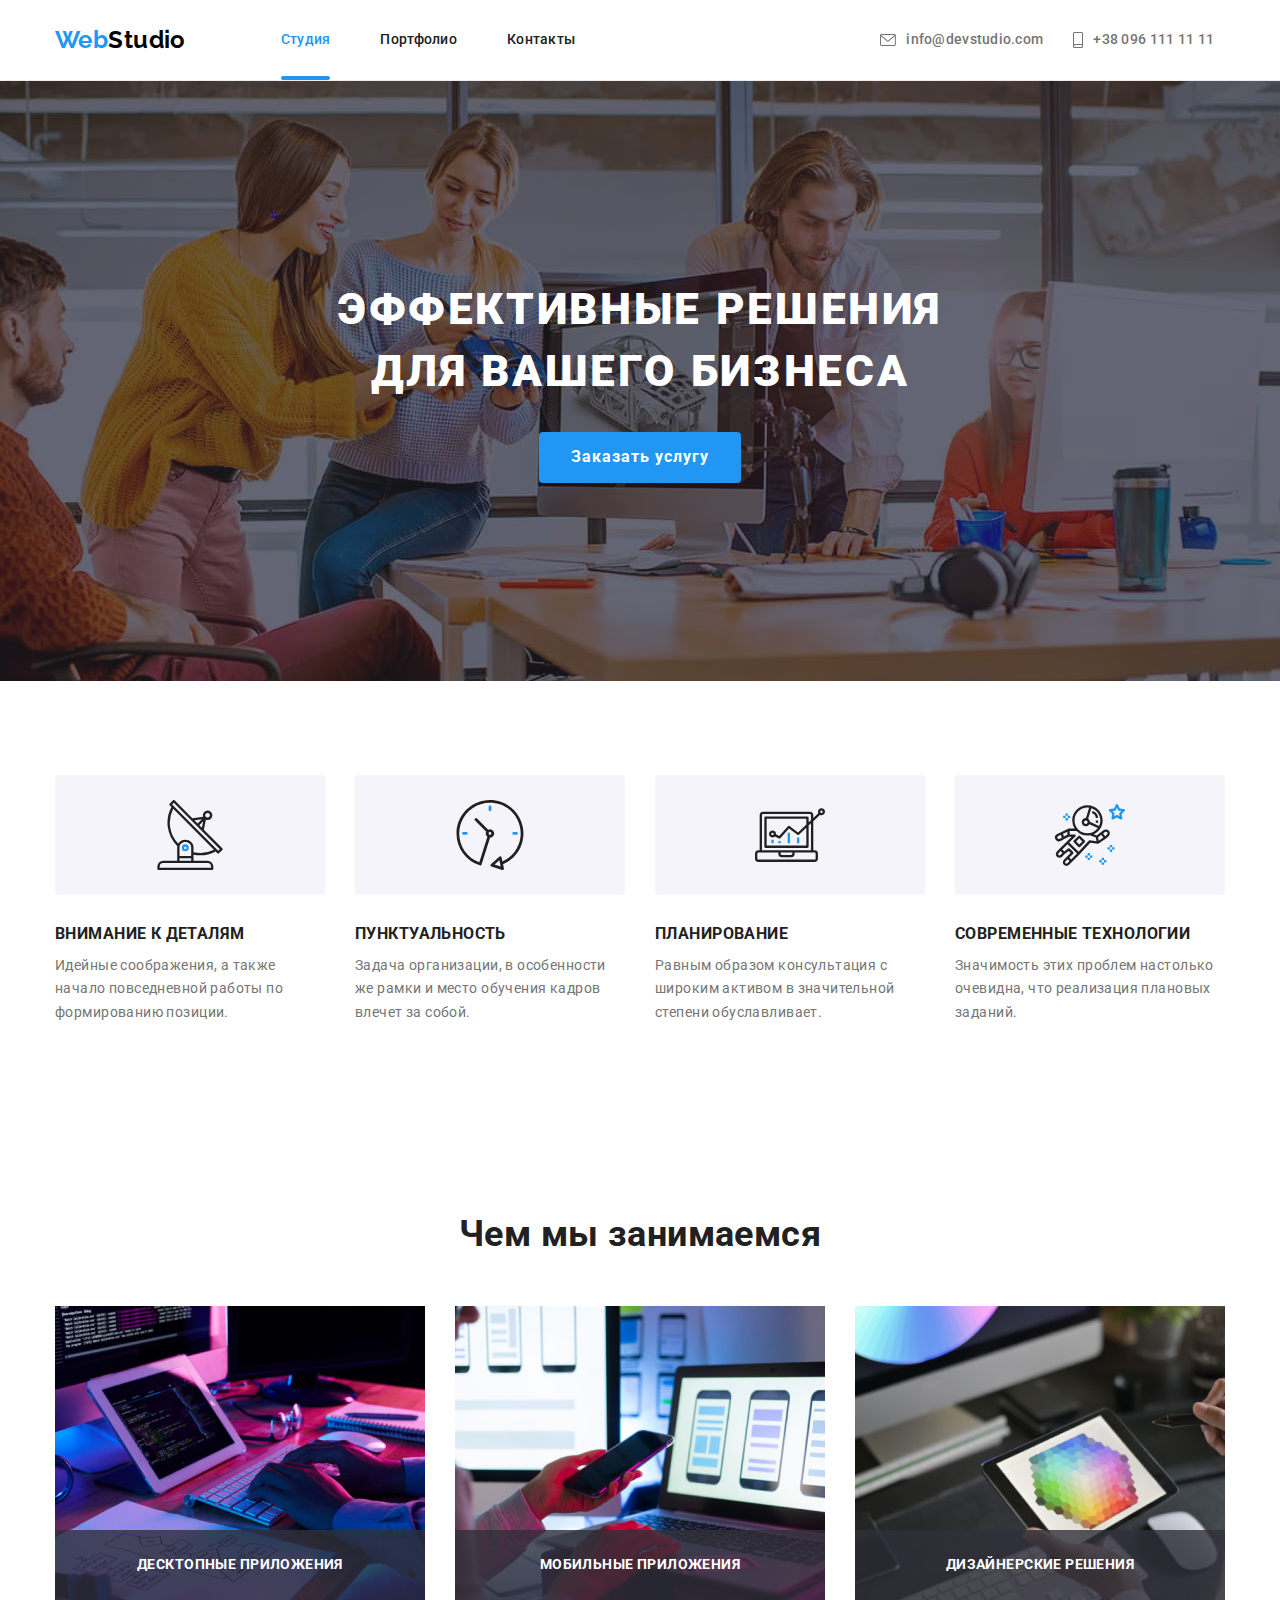
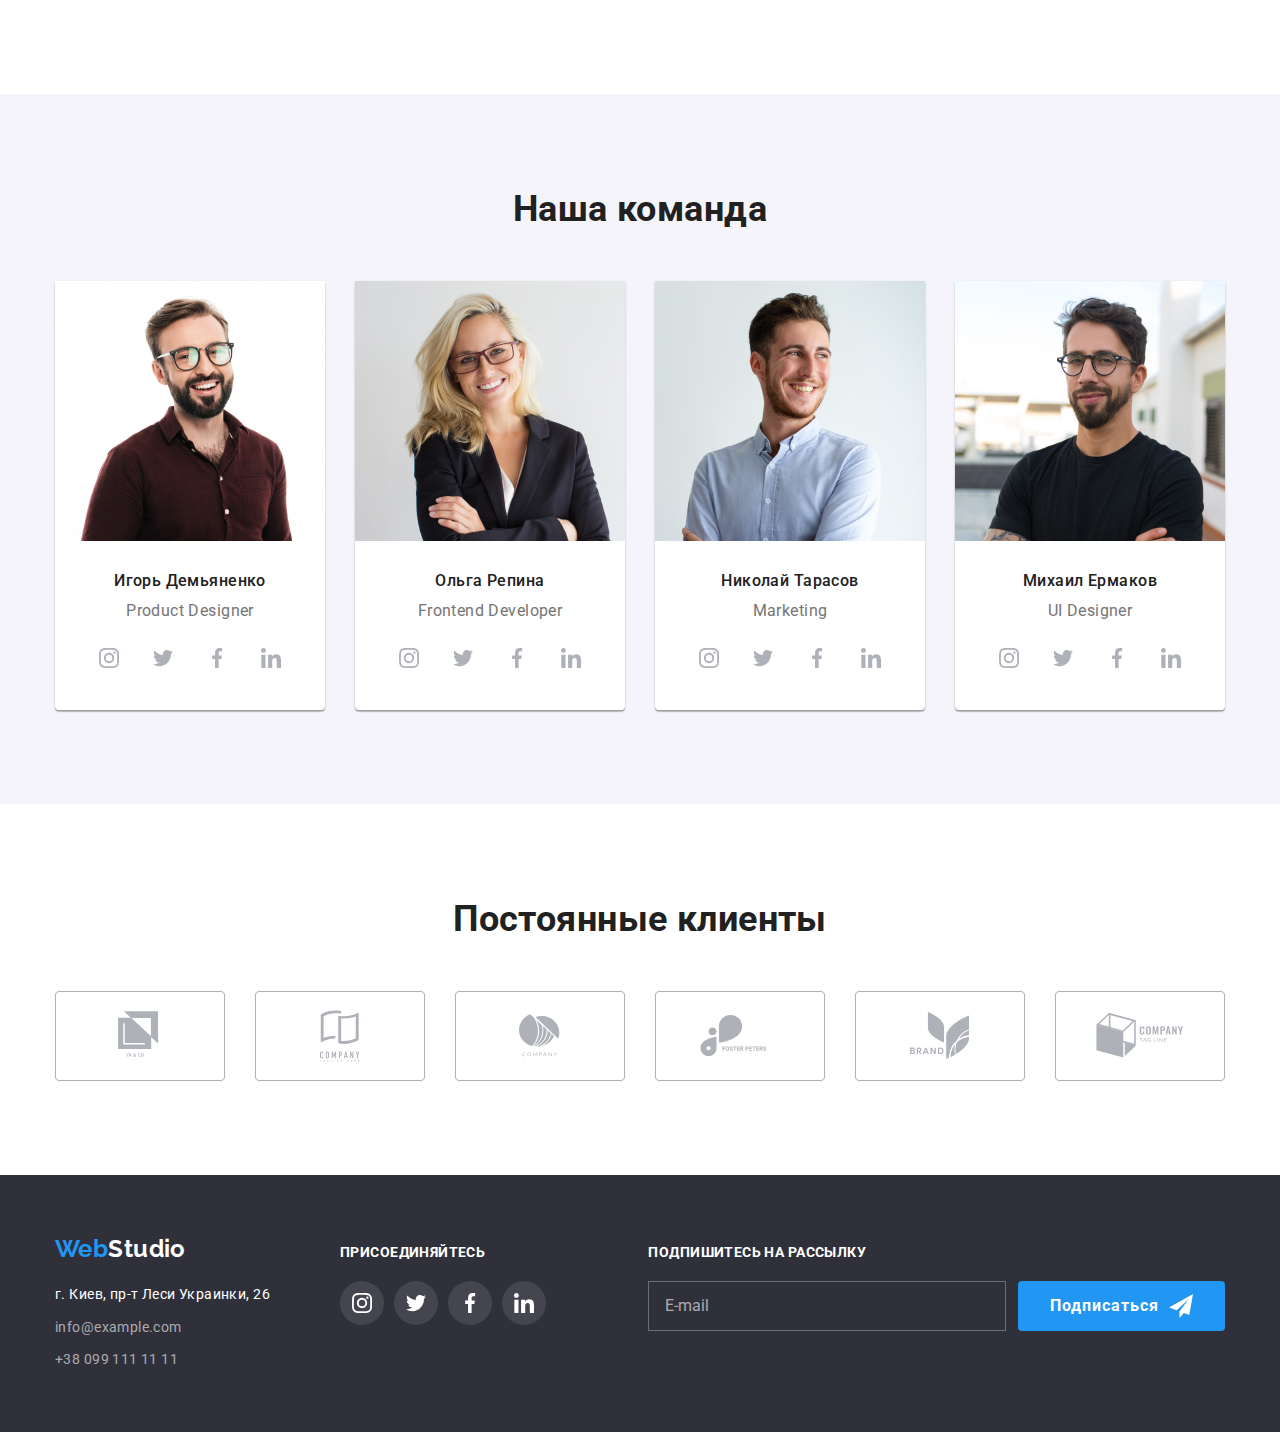
==== commit 29db31c9: "додана адаптивна версія всіх сторінок і картинок" ====
--- a/index.html
+++ b/index.html
@@ -128,22 +128,32 @@
           <h2 class="title">Чем мы занимаемся</h2>
           <ul class="list">
             <li class="activity__item">
-              <img src="./images/img.png" alt="печатает код" width="370" />
+                <img 
+                src="./images/box1.jpg" 
+                alt="печатает код" 
+                width="370"
+                srcset="./images/box1.jpg 1x, ./images/box1@2x.jpg 2x"  />
+             
               <div class="activity__block">
               <h3 class="activity__title">Десктопные приложения</h3>
             </div>
             </li>
-            <li class="activity__item">
-              <img src="./images/box2.png" alt="выбирает дизайн" width="370" />
+            <li class="activity__item"> 
+                <img 
+                src="./images/box2.jpg" 
+                alt="печатает код"
+                width="370" 
+                srcset="./images/box2.jpg 1x, ./images/box2@2x.jpg 2x" />
               <div class="activity__block">
               <h3 class="activity__title">Мобильные приложения</h3>
             </div>
             </li>
             <li class="activity__item">
               <img
-                src="./images/box3.png"
+                src="./images/box3.jpg"
                 alt="выбирает цвет на планшете"
                 width="370"
+                srcset="./images/box3.jpg 1x, ./images/box3@2x.jpg 2x"
               />
               <div class="activity__block">
               <h3 class="activity__title">Дизайнерские решения</h3>
@@ -156,8 +166,12 @@
         <div class="container">
           <h2 class="title">Наша команда</h2>
           <ul class="list team__list">
-            <li class="box">
-              <img src="./images/img0.jpg" alt="Игорь Демьяненко" width="270" />
+            <li class="team__box">
+              <img 
+              src="./images/img0.jpg" 
+              alt="Игорь Демьяненко" 
+              width="270"         
+              srcset="./images/img0.jpg 1x, ./images/img0@2x.jpg 2x,"/>
               <div class="box-footer">
                 <h3 class="team__subtitle">Игорь Демьяненко</h3>
                 <p class="team__paragraph">Product Designer</p>
@@ -193,8 +207,12 @@
                 </ul>
               </div>
             </li>
-            <li class="box">
-              <img src="./images/img1.jpg" alt="Ольга Репина" width="270" />
+            <li class="team__box">
+              <img 
+              src="./images/img1.jpg" 
+              alt="Ольга Репина" 
+              width="270"
+              srcset="./images/img1.jpg 1x, ./images/img1@2x.jpg 2x,"/>
               <div class="box-footer">
                 <h3 class="team__subtitle">Ольга Репина</h3>
                 <p class="team__paragraph">Frontend Developer</p>
@@ -230,8 +248,12 @@
                 </ul>
               </div>
             </li>
-            <li class="box">
-              <img src="./images/img2.jpg" alt="Николай Тарасов" width="270" />
+            <li class="team__box">
+              <img
+              src="./images/img2.jpg"
+              alt="Николай Тарасов" 
+              width="270"
+              srcset="./images/img2.jpg 1x, ./images/img2@2x.jpg 2x," />
               <div class="box-footer">
                 <h3 class="team__subtitle">Николай Тарасов</h3>
                 <p class="team__paragraph">Marketing</p>
@@ -267,8 +289,12 @@
                 </ul>
               </div>
             </li>
-            <li class="box">
-              <img src="./images/img3.jpg" alt="Михаил Ермаков" width="270" />
+            <li class="team__box">
+              <img 
+              src="./images/img3.jpg" 
+              alt="Михаил Ермаков" 
+              width="270"
+              srcset="./images/img3.jpg 1x, ./images/img3@2x.jpg 2x," />
               <div class="box-footer">
                 <h3 class="team__subtitle">Михаил Ермаков</h3>
                 <p class="team__paragraph">UI Designer</p>
@@ -485,7 +511,7 @@
          
           <label class="form-checkbox form-label checkbox-label">    
             <input type="checkbox" class=" hidden checkbox" name="agree">
-            <span class="checkbox-icon"></span><span>Соглашаюсь с рассылкой и принимаю <a class="link" href="">Условия договора</a></span>
+            <span class="checkbox-icon"></span><span >Соглашаюсь с рассылкой и принимаю <a class="link" href="">Условия договора</a></span>
           </label>
 
           <button type="submit" class="button">Отправить</button>
--- a/css/main.min.css
+++ b/css/main.min.css
@@ -1,4 +1,4 @@
 /*! modern-normalize v0.7.0 | MIT License | https://github.com/sindresorhus/modern-normalize */*,::after,::before{box-sizing:border-box}:root{-moz-tab-size:4;tab-size:4}html{line-height:1.15;-webkit-text-size-adjust:100%}body{margin:0}body{font-family:system-ui, -apple-system, 'Segoe UI', Roboto, Helvetica, Arial,  sans-serif, 'Apple Color Emoji', 'Segoe UI Emoji'}hr{height:0}abbr[title]{text-decoration:underline dotted}b,strong{font-weight:bolder}code,kbd,pre,samp{font-family:ui-monospace, SFMono-Regular, Consolas, 'Liberation Mono', Menlo,- monospace;font-size:1em}small{font-size:80%}sub,sup{font-size:75%;line-height:0;position:relative;vertical-align:baseline}sub{bottom:-0.25em}sup{top:-0.5em}button,input,optgroup,select,textarea{font-family:inherit;font-size:100%;line-height:1.15;margin:0}button,select{text-transform:none}[type='button'],[type='reset'],[type='submit'],button{-webkit-appearance:button}[type='button']::-moz-focus-inner,[type='reset']::-moz-focus-inner,[type='submit']::-moz-focus-inner,button::-moz-focus-inner{border-style:none;padding:0}[type='button']:-moz-focusring,[type='reset']:-moz-focusring,[type='submit']:-moz-focusring,button:-moz-focusring{outline:1px dotted ButtonText}legend{padding:0}progress{vertical-align:baseline}[type='number']::-webkit-inner-spin-button,[type='number']::-webkit-outer-spin-button{height:auto}[type='search']{-webkit-appearance:textfield;outline-offset:-2px}[type='search']::-webkit-search-decoration{-webkit-appearance:none}::-webkit-file-upload-button{-webkit-appearance:button;font:inherit}summary{display:list-item}body{color:#212121;font-family:Roboto;letter-spacing:0.03em;font-size:14px;font-style:normal;font-weight:400}img{display:block;max-width:100%;height:auto}.main-content{background-color:var(--white)}.link{text-decoration:none}.list{padding:0;margin:0;list-style:none}@media screen and (min-width: 1200px){.list{display:flex;flex-wrap:wrap}}.list--colum{flex-direction:column}.container{width:100%;outline:1px solid tomato;margin-left:auto;margin-right:auto;padding-right:15px;padding-left:15px}@media screen and (min-width: 480px){.container{width:480px}}@media screen and (min-width: 768px){.container{width:768px}}@media screen and (min-width: 1200px){.container{width:1200px}}.section{padding-top:60px;padding-bottom:60px}@media screen and (min-width: 1200px){.section{padding-top:94px;padding-bottom:94px}}.hidden{position:absolute;width:1px;height:1px;margin:-1px;border:0;padding:0;clip:rect(0 0 0 0);overflow:hidden}.header{position:relative;background-color:#fff;border-bottom:1px solid #ECECEC}.menu{background-color:#fff;text-align:center}.menu.is-open{display:block}@media screen and (max-width: 767px){.menu{display:none;position:absolute;width:100%;top:100%;left:0;box-shadow:0px 4px 8px rgba(0,0,0,0.04),0px 2px 4px rgba(0,0,0,0.08),0px 1px 3px rgba(0,0,0,0.16)}}@media screen and (min-width: 768px){.menu{display:flex;margin-left:88px}}@media screen and (min-width: 1200px){.menu{margin-left:95px}}.main-nav{align-items:center;display:flex}@media screen and (max-width: 767px){.main-nav{padding-top:16px;padding-bottom:16px}}@media screen and (min-width: 768px){.site-nav{display:flex}}.site-nav.is-open .site-nav{display:block}.site-nav .link{display:inline-block;padding-top:20px;padding-bottom:20px;position:relative;color:#212121;font-weight:500;line-height:1.14;letter-spacing:0.02em;transition:color 250ms cubic-bezier(0.4, 0, 0.2, 1)}@media screen and (min-width: 768px){.site-nav .link{padding-top:32px;padding-bottom:32px}}.site-nav .link:hover,.site-nav .link:focus{color:#2196f3}@media screen and (min-width: 768px){.site-nav .item{margin-right:50px}.site-nav .item:last-child{margin-right:82px}}@media screen and (min-width: 1200px){.site-nav .item:last-child{margin-right:305px}}.link.current{color:#2196f3}.current::after{display:inline-block;position:absolute;bottom:0;left:0;content:'';width:100%;height:4px;background-color:#2196f3;border-radius:2px}.logo{display:block;font-family:Raleway;font-style:normal;color:#2196f3;font-weight:700;font-size:24px;line-height:1.16}.logo--black{color:#000}.logo--white{color:#fff}.hero{display:flex;flex-direction:column;justify-content:center;align-items:center;max-width:1600px;height:600px;margin-left:auto;margin-right:auto;background-color:#2f303a;color:#fff;text-align:center;background-image:linear-gradient(to right, rgba(47,48,58,0.4), rgba(47,48,58,0.4)),url(../images/overley.jpg);background-position:center;background-repeat:no-repeat;background-size:cover}.hero__title{margin-top:0;margin-bottom:30px;margin-left:auto;margin-right:auto;max-width:360px;font-weight:900;font-size:26px;line-height:1.6;letter-spacing:0.06em;text-transform:uppercase}@media screen and (min-width: 1200px){.hero__title{font-size:44px;line-height:1.4;max-width:700px}}.button{display:inline-block;border-radius:4px;padding:10px 32px;min-width:200px;color:#fff;background-color:#2196f3;font-weight:700;font-size:16px;line-height:1.9;letter-spacing:0.06em;cursor:pointer;border:none}.button--white{padding:6px 22px;font-weight:500;font-size:16px;line-height:1.6;text-align:center;background-color:#f5f4fa;border:0;border-radius:4px;cursor:pointer;transition:color 250ms cubic-bezier(0.4, 0, 0.2, 1),background-color 250ms cubic-bezier(0.4, 0, 0.2, 1),box-shadow 250ms cubic-bezier(0.4, 0, 0.2, 1)}.button--white:hover,.button--white:focus{color:#fff;background-color:#2196f3;box-shadow:0px 3px 1px rgba(0,0,0,0.1),0px 1px 2px rgba(0,0,0,0.08),0px 2px 2px rgba(0,0,0,0.12)}.buttons{justify-content:center;margin-bottom:50px}.buttons__item{margin-right:8px}.buttons__item:last-child{margin-right:0}.menu-button{display:inline-flex;margin:0;padding:0;border:none;background-color:transparent;margin-left:auto;cursor:pointer}@media screen and (min-width: 768px){.menu-button{display:none}}.menu-button .icon-close{display:none}.menu-button.is-open .icon-close{display:block}.menu-button.is-open .icon-menu{display:none}.features__subtitle{font-weight:700;line-height:1.14;text-transform:uppercase;margin-bottom:10px;margin-top:0;text-align:center}@media screen and (min-width: 768px){.features__subtitle{text-align:left}}.features__paragraph{line-height:1.7;color:#757575;margin-top:0;margin-bottom:0}.features__item{margin-bottom:30px;width:100%}.features__item:last-child{margin-bottom:0}@media screen and (min-width: 768px){.features__item{width:calc((100% - 30px) / 2);margin-right:30px}.features__item:nth-child(2n){margin-right:0}}@media screen and (min-width: 1200px){.features__item{width:calc((100% - 90px) / 4)}.features__item:not(:last-child){margin-right:30px}}.features__list{display:flex;flex-wrap:wrap}.features__frame{display:flex;justify-content:center;align-items:center;background-color:#f5f4fa;border-radius:4px;height:120px;margin-bottom:30px}.title{margin-bottom:30px;margin-top:0;font-weight:700;font-size:28px;line-height:1.2;text-align:center}@media screen and (min-width: 1200px){.title{margin-bottom:50px;font-size:36px}}.activity{display:none}@media screen and (min-width: 1200px){.activity{display:block}}.activity__item{width:calc((100% - 60px) / 3);margin-right:30px;position:relative}.activity__item:nth-child(3n){margin-right:0}.activity__block{position:absolute;bottom:0;width:100%;height:70px;display:flex;justify-content:center;align-items:center;background-color:rgba(47,48,58,0.8)}.activity__title{margin:0;color:#fff;font-weight:700;font-size:14px;line-height:1.14;text-transform:uppercase}.team{background-color:#f5f4fa;text-align:center}.box{background-color:#fff;margin-bottom:30px}@media screen and (max-width: 767px){.box:last-child{margin-bottom:0}}@media screen and (min-width: 768px){.box:nth-last-child(-n+2){margin-bottom:0}}@media screen and (min-width: 1200px){.box{margin-bottom:0}}.team .box{box-shadow:0px 1px 3px rgba(0,0,0,0.12),0px 1px 1px rgba(0,0,0,0.14),0px 2px 1px rgba(0,0,0,0.2);border-radius:0px 0px 4px 4px}@media screen and (min-width: 768px) and (max-width: 1199px){.team .box{width:calc((100% - 30px) / 2);margin-right:30px}.team .box:nth-child(2n){margin-right:0}}@media screen and (min-width: 1200px){.team .box{margin-right:30px;width:calc((100% - 90px) / 4)}.team .box:nth-child(4n){margin-right:0}}.team__subtitle{font-weight:500;font-size:16px;line-height:1.2;margin-top:0;margin-bottom:10px}.team__paragraph{font-size:16px;line-height:1.2;color:#757575;margin-top:0;margin-bottom:16px}.team img{width:450px}.box-footer{padding-top:30px;padding-bottom:30px}@media screen and (min-width: 768px){.team__list{display:flex;flex-wrap:wrap}}.link-icon{display:flex;justify-content:center;align-items:center;border-radius:50%;width:44px;height:44px;fill:#afb1b8;transition:background-color 250ms cubic-bezier(0.4, 0, 0.2, 1),fill 250ms cubic-bezier(0.4, 0, 0.2, 1)}.link-icon:hover,.link-icon:focus{background-color:#2196f3;fill:#fff}.icon__list{display:flex;justify-content:center}.icon__item{margin-right:10px}.icon__item:last-child{margin-right:0}.clients__item{margin-right:30px;margin-bottom:30px;width:calc((100% - 30px) / 2)}@media screen and (min-width: 480px){.clients__item:nth-last-child(-n+2){margin-bottom:0}}@media screen and (min-width: 768px){.clients__item:nth-last-child(-n+3){margin-bottom:0}}.clients__item .clients__link:hover,.clients__item .clients__link:focus{fill:#2196f3;border-color:#2196f3}@media screen and (max-width: 767px){.clients__item:nth-child(2n){margin-right:0}}@media screen and (min-width: 768px){.clients__item{width:calc((100% - 60px) / 3)}}@media screen and (min-width: 768px) and (max-width: 1199px){.clients__item:nth-child(3n){margin-right:0}}@media screen and (min-width: 1200px){.clients__item{width:calc((100% - 30px * 5) / 6);margin-bottom:0}.clients__item:nth-child(6n){margin-right:0}}.clients__link{display:flex;align-items:center;justify-content:center;height:90px;border-radius:4px;border:1px solid #afb1b8;fill:#afb1b8;padding:0;margin:0;transition:border-color 250ms cubic-bezier(0.4, 0, 0.2, 1),fill 250ms cubic-bezier(0.4, 0, 0.2, 1)}.clients .list{display:flex;flex-wrap:wrap}.page-footer{padding-top:60px;padding-bottom:60px;background-color:#2f303a}@media screen and (min-width: 768px){.foot{margin-bottom:60px;justify-content:space-around;display:flex;align-items:baseline}}.footer{text-align:center;align-items:baseline;justify-content:space-between}@media screen and (min-width: 1200px){.footer{display:flex;text-align:left}}.footer__subtitle{line-height:1.14;text-transform:uppercase;color:#fff}.link-icon--gray{border-radius:50%;width:44px;height:44px;fill:#fff;background-color:rgba(255,255,255,0.1)}.join{margin-bottom:60px;margin-top:60px}@media screen and (min-width: 768px){.join{margin-top:0}}@media screen and (min-width: 1200px){.join{margin-left:70px;margin-bottom:0}}.join .list{margin-top:20px}.foot{justify-content:space-between}@media screen and (min-width: 1200px){.foot{margin-bottom:0}}@media screen and (max-width: 767px){.contacts{padding-top:40px;padding-bottom:60px}}@media screen and (min-width: 768px) and (max-width: 1199px){.contacts{padding-top:21px}}.contacts .link{color:#757575;display:flex;align-items:center;font-weight:500;line-height:1.14;letter-spacing:0.02em;transition:color 250ms cubic-bezier(0.4, 0, 0.2, 1)}@media screen and (max-width: 767px){.contacts .link{justify-content:center}}.contacts .link:hover,.contacts .link:focus{fill:#2196f3}@media screen and (min-width: 1200px){.contacts .link{padding-top:32px;padding-bottom:32px}}.contacts .link:hover,.contacts .link:focus{color:#2196f3}.contacts .item:not(:last-child){margin-bottom:16px}@media screen and (min-width: 768px){.contacts .item:not(:last-child){margin-bottom:10px}}@media screen and (min-width: 1200px){.contacts .item:not(:last-child){margin-bottom:0;margin-right:30px}}.contacts__icon{margin-right:8px;fill:currentColor}@media screen and (min-width: 1200px){.contacts__icon{margin-right:10px}}.footer-contacts{color:rgba(255,255,255,0.6)}.footer-contacts:hover,.footer-contacts:focus{color:#2196f3}.contact__item{margin-bottom:9px}.contact__item:last-child{margin-bottom:0}.street{margin-top:0;margin-bottom:9px}.location{color:#fff;line-height:1.7;font-style:normal;margin-top:20px}.follow__input{font-size:16px;color:#fff;width:100%;height:50px;padding-left:16px;background-color:transparent;border:1px solid rgba(255,255,255,0.3)}.follow__input::placeholder{font-size:16px;line-height:1.25;color:rgba(255,255,255,0.6)}.follow__input:focus{border-color:#fff}@media screen and (min-width: 768px){.follow__input{width:450px}}@media screen and (min-width: 1200px){.follow__input{width:358px}}.follow__form{margin-top:20px}@media screen and (min-width: 1200px){.follow__form{display:flex}}.follow__form .button{margin-top:20px;display:flex;align-items:center;margin-left:auto;margin-right:auto}@media screen and (min-width: 1200px){.follow__form .button{margin-left:12px;margin-top:0}}.icon-send{margin-left:10px}.backdrop{position:fixed;top:0;left:0;width:100%;height:100%;background-color:rgba(0,0,0,0.7);opacity:1;transition:opacity 250ms cubic-bezier(0.4, 0, 0.2, 1)}.is-hidden{opacity:0;pointer-events:none}.backdrop.is-hidden .modal{transform:translate(-50%, -50%) scale(0.7)}.modal{position:absolute;top:50%;left:50%;width:528px;height:581px;background-color:#fff;transform:translate(-50%, -50%) scale(1);transition:transform 250ms cubic-bezier(0.4, 0, 0.2, 1)}.modal__button{position:absolute;top:8px;right:8px;width:30px;height:30px;border:1px solid rgba(0,0,0,0.1);background-color:#fff;border-radius:50%;cursor:pointer;transition:color 250ms cubic-bezier(0.4, 0, 0.2, 1)}.modal__button:hover,.modal__button:focus{color:#2196f3}.form__title{color:#212121;font-weight:700;font-size:20px;line-height:1.15;text-align:center;margin-top:0;margin-bottom:12px}.form{padding:40px;margin-right:auto;margin-left:auto;text-align:center}.form-field{position:relative;display:flex;flex-direction:column;margin-bottom:10px;text-align:left}.form-field .input-icon{position:absolute;width:18px;height:18px;left:12px;bottom:11px;transition:fill 250ms cubic-bezier(0.4, 0, 0.2, 1)}.form-input{margin:0;padding:10px;border:1px solid rgba(33,33,33,0.2);border-radius:4px;padding-left:42px;transition:border-color 250ms cubic-bezier(0.4, 0, 0.2, 1)}.form-input:focus{border-color:#2196f3;outline:none}.form-input:focus+.input-icon{fill:#2196f3}.form-label{color:#757575;font-size:12px;line-height:1.16;letter-spacing:0.01em;margin-bottom:4px}.checkbox-label{font-size:14px;line-height:1.7;letter-spacing:0.03em}.comment{resize:none;width:448px;height:120px;padding-left:16px;margin-bottom:10px}.comment::placeholder{line-height:16px;letter-spacing:0.01em;color:rgba(117,117,117,0.5)}.form-checkbox{margin-bottom:30px;display:flex;align-items:center;justify-content:center;cursor:pointer}.checkbox:checked+.checkbox-icon{background-color:#2196f3;border-color:#2196f3;background-image:url(../images/icon-check.svg);background-origin:border-box;background-size:contain}.form-checkbox .link{display:inline-block;color:#2196f3;border-bottom:1px solid #2196f3;line-height:0.85}.checkbox-icon{display:inline-block;width:16px;height:15px;border:2px solid #212121;margin-right:9px;border-radius:2px;transition:background-color 250ms cubic-bezier(0.4, 0, 0.2, 1),border 250ms cubic-bezier(0.4, 0, 0.2, 1)}.projects{display:flex;flex-wrap:wrap}.projects__title{font-weight:700;font-size:18px;line-height:2;color:#212121;letter-spacing:0.06em;margin-top:0;margin-bottom:4px}.projects__paragraph{font-size:16px;line-height:1.9;color:#757575;margin-bottom:0;margin-top:0}.projects .box{position:relative;width:calc((100% - 60px) / 3);margin-bottom:30px;border-radius:5px;overflow:hidden;transition:box-shadow 250ms cubic-bezier(0.4, 0, 0.2, 1)}.projects .box:nth-child(3n){margin-right:0}.projects .box:nth-last-child(-n+3){margin-bottom:0}.projects .box:hover,.projects .box:focus{box-shadow:0px 1px 3px rgba(0,0,0,0.12),0px 1px 1px rgba(0,0,0,0.14),0px 2px 1px rgba(0,0,0,0.2)}.projects .box:hover .overlay,.projects .box:focus .overlay{transform:translateY(0)}.box__caption{position:relative;padding:20px 24px;border:1px solid #eeeeee;background-color:#fff;box-sizing:border-box;border-top:none;border-bottom-left-radius:5px;border-bottom-right-radius:5px;overflow:hidden;z-index:1}.overlay{position:absolute;top:0;width:100%;height:100%;background-color:rgba(33,150,243,0.9);padding:63px 24px;transform:translateY(100%);transition:transform 250ms cubic-bezier(0.4, 0, 0.2, 1)}.overley__text{margin:0;font-size:18px;line-height:1.56;color:#fff}
+ monospace;font-size:1em}small{font-size:80%}sub,sup{font-size:75%;line-height:0;position:relative;vertical-align:baseline}sub{bottom:-0.25em}sup{top:-0.5em}button,input,optgroup,select,textarea{font-family:inherit;font-size:100%;line-height:1.15;margin:0}button,select{text-transform:none}[type='button'],[type='reset'],[type='submit'],button{-webkit-appearance:button}[type='button']::-moz-focus-inner,[type='reset']::-moz-focus-inner,[type='submit']::-moz-focus-inner,button::-moz-focus-inner{border-style:none;padding:0}[type='button']:-moz-focusring,[type='reset']:-moz-focusring,[type='submit']:-moz-focusring,button:-moz-focusring{outline:1px dotted ButtonText}legend{padding:0}progress{vertical-align:baseline}[type='number']::-webkit-inner-spin-button,[type='number']::-webkit-outer-spin-button{height:auto}[type='search']{-webkit-appearance:textfield;outline-offset:-2px}[type='search']::-webkit-search-decoration{-webkit-appearance:none}::-webkit-file-upload-button{-webkit-appearance:button;font:inherit}summary{display:list-item}body{color:#212121;font-family:Roboto;letter-spacing:0.03em;font-size:14px;font-style:normal;font-weight:400}img{display:block;width:100%;height:auto}.main-content{background-color:var(--white)}.link{text-decoration:none}.list{padding:0;margin:0;list-style:none}@media screen and (min-width: 1200px){.list{display:flex;flex-wrap:wrap}}.list--colum{flex-direction:column}.hidden{position:absolute;width:1px;height:1px;margin:-1px;border:0;padding:0;clip:rect(0 0 0 0);overflow:hidden}.container{width:100%;margin-left:auto;margin-right:auto;padding-right:15px;padding-left:15px}@media screen and (min-width: 480px){.container{width:480px}}@media screen and (min-width: 768px){.container{width:768px}}@media screen and (min-width: 1200px){.container{width:1200px}}.section{padding-top:60px;padding-bottom:60px}@media screen and (min-width: 1200px){.section{padding-top:94px;padding-bottom:94px}}.header{position:relative;background-color:#fff;border-bottom:1px solid #ECECEC}.menu{background-color:#fff;text-align:center}.menu.is-open{display:block}@media screen and (max-width: 767px){.menu{display:none;position:absolute;width:100%;top:100%;left:0;z-index:3;box-shadow:0px 4px 8px rgba(0,0,0,0.04),0px 2px 4px rgba(0,0,0,0.08),0px 1px 3px rgba(0,0,0,0.16)}}@media screen and (min-width: 768px){.menu{display:flex;margin-left:88px}}@media screen and (min-width: 1200px){.menu{margin-left:95px}}.main-nav{align-items:center;display:flex}@media screen and (max-width: 767px){.main-nav{padding-top:16px;padding-bottom:16px}}@media screen and (min-width: 768px){.site-nav{display:flex}}.site-nav.is-open .site-nav{display:block}.site-nav .link{display:inline-block;padding-top:20px;padding-bottom:20px;position:relative;color:#212121;font-weight:500;line-height:1.14;letter-spacing:0.02em;transition:color 250ms cubic-bezier(0.4, 0, 0.2, 1)}@media screen and (min-width: 768px){.site-nav .link{padding-top:32px;padding-bottom:32px}}.site-nav .link:hover,.site-nav .link:focus{color:#2196f3}@media screen and (min-width: 768px){.site-nav .item{margin-right:50px}.site-nav .item:last-child{margin-right:82px}}@media screen and (min-width: 1200px){.site-nav .item:last-child{margin-right:305px}}.link.current{color:#2196f3}.current::after{display:inline-block;position:absolute;bottom:0;left:0;content:'';width:100%;height:4px;background-color:#2196f3;border-radius:2px}.logo{display:block;font-family:Raleway;font-style:normal;color:#2196f3;font-weight:700;font-size:24px;line-height:1.16}.logo--black{color:#000}.logo--white{color:#fff}.hero{display:flex;flex-direction:column;justify-content:center;align-items:center;max-width:1600px;height:400px;margin-left:auto;margin-right:auto;background-color:#2f303a;color:#fff;text-align:center;background-image:linear-gradient(to right, rgba(47,48,58,0.4), rgba(47,48,58,0.4)),url(../images/overlay-480.jpg);background-position:center;background-repeat:no-repeat;background-size:cover}@media screen and (min-width: 768px){.hero{background-image:linear-gradient(to right, rgba(47,48,58,0.4), rgba(47,48,58,0.4)),url(../images/overlay-768.jpg)}}@media screen and (min-width: 1200px){.hero{height:600px;background-image:linear-gradient(to right, rgba(47,48,58,0.4), rgba(47,48,58,0.4)),url(../images/overlay.jpg)}}.hero__title{margin-top:0;margin-bottom:30px;margin-left:auto;margin-right:auto;max-width:360px;font-weight:900;font-size:26px;line-height:1.6;letter-spacing:0.06em;text-transform:uppercase}@media screen and (min-width: 1200px){.hero__title{font-size:44px;line-height:1.4;max-width:700px}}.button{display:inline-block;border-radius:4px;padding:10px 32px;min-width:200px;color:#fff;background-color:#2196f3;font-weight:700;font-size:16px;line-height:1.9;letter-spacing:0.06em;cursor:pointer;border:none}.button--white{padding:6px 22px;font-weight:500;font-size:16px;line-height:1.6;text-align:center;background-color:#f5f4fa;border:0;border-radius:4px;cursor:pointer;transition:color 250ms cubic-bezier(0.4, 0, 0.2, 1),background-color 250ms cubic-bezier(0.4, 0, 0.2, 1),box-shadow 250ms cubic-bezier(0.4, 0, 0.2, 1)}.button--white:hover,.button--white:focus{color:#fff;background-color:#2196f3;box-shadow:0px 3px 1px rgba(0,0,0,0.1),0px 1px 2px rgba(0,0,0,0.08),0px 2px 2px rgba(0,0,0,0.12)}.buttons{display:flex;flex-wrap:wrap;margin-bottom:50px}@media screen and (min-width: 768px){.buttons{justify-content:center}}.buttons__item{margin-right:8px}.buttons__item:last-child{margin-right:0}.buttons__item:nth-child(-n+3){margin-bottom:15px}@media screen and (min-width: 768px){.buttons__item{margin-bottom:0}}.menu-button{display:inline-flex;margin:0;padding:0;border:none;background-color:transparent;margin-left:auto;cursor:pointer}@media screen and (min-width: 768px){.menu-button{display:none}}.menu-button .icon-close{display:none}.menu-button.is-open .icon-close{display:block}.menu-button.is-open .icon-menu{display:none}.features__subtitle{font-weight:700;line-height:1.14;text-transform:uppercase;margin-bottom:10px;margin-top:0;text-align:center}@media screen and (min-width: 768px){.features__subtitle{text-align:left}}.features__paragraph{line-height:1.7;color:#757575;margin-top:0;margin-bottom:0}.features__item{margin-bottom:30px;width:100%}.features__item:last-child{margin-bottom:0}@media screen and (min-width: 768px){.features__item{width:calc((100% - 30px) / 2);margin-right:30px}.features__item:nth-child(2n){margin-right:0}.features__item:nth-last-child(-n+2){margin-bottom:0}}@media screen and (min-width: 1200px){.features__item{width:calc((100% - 90px) / 4)}.features__item:not(:last-child){margin-right:30px;margin-bottom:0}}.features__list{display:flex;flex-wrap:wrap}.features__frame{display:flex;justify-content:center;align-items:center;background-color:#f5f4fa;border-radius:4px;height:120px;margin-bottom:30px}.title{margin-bottom:30px;margin-top:0;font-weight:700;font-size:28px;line-height:1.2;text-align:center}@media screen and (min-width: 1200px){.title{margin-bottom:50px;font-size:36px}}.activity{display:none}@media screen and (min-width: 1200px){.activity{display:block}}.activity__item{width:calc((100% - 60px) / 3);margin-right:30px;position:relative}.activity__item:nth-child(3n){margin-right:0}.activity__block{position:absolute;bottom:0;width:100%;height:70px;display:flex;justify-content:center;align-items:center;background-color:rgba(47,48,58,0.8)}.activity__title{margin:0;color:#fff;font-weight:700;font-size:14px;line-height:1.14;text-transform:uppercase}.team{background-color:#f5f4fa;text-align:center}.team__box{background-color:#fff;margin-bottom:30px;box-shadow:0px 1px 3px rgba(0,0,0,0.12),0px 1px 1px rgba(0,0,0,0.14),0px 2px 1px rgba(0,0,0,0.2);border-radius:0px 0px 4px 4px}@media screen and (max-width: 767px){.team__box:last-child{margin-bottom:0}}@media screen and (min-width: 768px){.team__box:nth-last-child(-n+2){margin-bottom:0}}@media screen and (min-width: 1200px){.team__box{margin-bottom:0}}@media screen and (min-width: 768px) and (max-width: 1199px){.team__box{width:calc((100% - 30px) / 2);margin-right:30px}.team__box:nth-child(2n){margin-right:0}}@media screen and (min-width: 1200px){.team__box{margin-right:30px;width:calc((100% - 90px) / 4)}.team__box:nth-child(4n){margin-right:0}}.team__subtitle{font-weight:500;font-size:16px;line-height:1.2;margin-top:0;margin-bottom:10px}.team__paragraph{font-size:16px;line-height:1.2;color:#757575;margin-top:0;margin-bottom:16px}.box-footer{padding-top:30px;padding-bottom:30px}@media screen and (min-width: 768px){.team__list{display:flex;flex-wrap:wrap}}.link-icon{display:flex;justify-content:center;align-items:center;border-radius:50%;width:44px;height:44px;fill:#afb1b8;transition:background-color 250ms cubic-bezier(0.4, 0, 0.2, 1),fill 250ms cubic-bezier(0.4, 0, 0.2, 1)}.link-icon:hover,.link-icon:focus{background-color:#2196f3;fill:#fff}.icon__list{display:flex;justify-content:center}.icon__item{margin-right:10px}.icon__item:last-child{margin-right:0}.clients__item{margin-right:30px;margin-bottom:30px;width:calc((100% - 30px) / 2)}@media screen and (min-width: 480px){.clients__item:nth-last-child(-n+2){margin-bottom:0}}@media screen and (min-width: 768px){.clients__item:nth-last-child(-n+3){margin-bottom:0}}.clients__item .clients__link:hover,.clients__item .clients__link:focus{fill:#2196f3;border-color:#2196f3}@media screen and (max-width: 767px){.clients__item:nth-child(2n){margin-right:0}}@media screen and (min-width: 768px){.clients__item{width:calc((100% - 60px) / 3)}}@media screen and (min-width: 768px) and (max-width: 1199px){.clients__item:nth-child(3n){margin-right:0}}@media screen and (min-width: 1200px){.clients__item{width:calc((100% - 30px * 5) / 6);margin-bottom:0}.clients__item:nth-child(6n){margin-right:0}}.clients__link{display:flex;align-items:center;justify-content:center;height:90px;border-radius:4px;border:1px solid #afb1b8;fill:#afb1b8;padding:0;margin:0;transition:border-color 250ms cubic-bezier(0.4, 0, 0.2, 1),fill 250ms cubic-bezier(0.4, 0, 0.2, 1)}.clients .list{display:flex;flex-wrap:wrap}.page-footer{padding-top:60px;padding-bottom:60px;background-color:#2f303a}@media screen and (min-width: 768px){.foot{margin-bottom:60px;justify-content:space-around;display:flex;align-items:baseline}}.footer{text-align:center;align-items:baseline;justify-content:space-between}@media screen and (min-width: 1200px){.footer{display:flex;text-align:left}}.footer__subtitle{line-height:1.14;text-transform:uppercase;color:#fff}.link-icon--gray{border-radius:50%;width:44px;height:44px;fill:#fff;background-color:rgba(255,255,255,0.1)}.join{margin-bottom:60px;margin-top:60px}@media screen and (min-width: 768px){.join{margin-top:0}}@media screen and (min-width: 1200px){.join{margin-left:70px;margin-bottom:0}}.join .list{margin-top:20px}.foot{justify-content:space-around}@media screen and (min-width: 1200px){.foot{margin-bottom:0}}@media screen and (max-width: 767px){.contacts{padding-top:40px;padding-bottom:60px}}@media screen and (min-width: 768px) and (max-width: 1199px){.contacts{padding-top:21px}}@media screen and (min-width: 1200px){.contacts{margin-left:auto}}.contacts .link{color:#757575;display:flex;align-items:center;font-weight:500;line-height:1.14;letter-spacing:0.02em;transition:color 250ms cubic-bezier(0.4, 0, 0.2, 1)}@media screen and (max-width: 767px){.contacts .link{justify-content:center}}.contacts .link:hover,.contacts .link:focus{fill:#2196f3}@media screen and (min-width: 1200px){.contacts .link{padding-top:32px;padding-bottom:32px}}.contacts .link:hover,.contacts .link:focus{color:#2196f3}.contacts .item:not(:last-child){margin-bottom:16px}@media screen and (min-width: 768px){.contacts .item:not(:last-child){margin-bottom:10px}}@media screen and (min-width: 1200px){.contacts .item:not(:last-child){margin-bottom:0;margin-right:30px}}.contacts__icon{margin-right:8px;fill:currentColor}@media screen and (min-width: 1200px){.contacts__icon{margin-right:10px}}.footer-contacts{color:rgba(255,255,255,0.6)}.footer-contacts:hover,.footer-contacts:focus{color:#2196f3}.contact__item{margin-bottom:9px}.contact__item:last-child{margin-bottom:0}.street{margin-top:0;margin-bottom:9px}.location{color:#fff;line-height:1.7;font-style:normal;margin-top:20px}.follow__input{font-size:16px;color:#fff;width:100%;height:50px;padding-left:16px;background-color:transparent;border:1px solid rgba(255,255,255,0.3)}.follow__input::placeholder{font-size:16px;line-height:1.25;color:rgba(255,255,255,0.6)}.follow__input:focus{border-color:#fff}@media screen and (min-width: 768px){.follow__input{width:450px}}@media screen and (min-width: 1200px){.follow__input{width:358px}}.follow__form{margin-top:20px}@media screen and (min-width: 1200px){.follow__form{display:flex}}.follow__form .button{margin-top:20px;display:flex;align-items:center;margin-left:auto;margin-right:auto}@media screen and (min-width: 1200px){.follow__form .button{margin-left:12px;margin-top:0}}.icon-send{margin-left:10px}.backdrop{position:fixed;top:0;left:0;width:100%;height:100%;padding:90px 15px;background-color:rgba(0,0,0,0.7);opacity:1;transition:opacity 250ms cubic-bezier(0.4, 0, 0.2, 1);overflow-y:scroll}.is-hidden{opacity:0;pointer-events:none}.backdrop.is-hidden .modal{transform:translate(-50%, -50%) scale(0.7)}.modal{background-color:#fff;transition:transform 250ms cubic-bezier(0.4, 0, 0.2, 1)}@media screen and (min-width: 768px){.modal{position:absolute;top:50%;left:50%;width:450px;height:609px;transform:translate(-50%, -50%) scale(1)}}@media screen and (min-width: 1200px){.modal{width:528px;height:581px}}.modal__button{position:absolute;top:101px;right:23px;width:30px;height:30px;border:1px solid rgba(0,0,0,0.1);background-color:#fff;border-radius:50%;cursor:pointer;transition:color 250ms cubic-bezier(0.4, 0, 0.2, 1)}@media screen and (min-width: 768px){.modal__button{top:8px;right:8px}}.modal__button:hover,.modal__button:focus{color:#2196f3}.form__title{color:#212121;font-weight:700;font-size:20px;line-height:1.5;text-align:center;margin-top:0;margin-bottom:12px}@media screen and (min-width: 1200px){.form__title{line-height:1.15}}.form{padding:40px;margin-right:auto;margin-left:auto;text-align:center}.form-field{position:relative;display:flex;flex-direction:column;margin-bottom:10px;text-align:left}.form-field .input-icon{position:absolute;width:18px;height:18px;left:12px;bottom:11px;transition:fill 250ms cubic-bezier(0.4, 0, 0.2, 1)}.form-input{margin:0;padding:10px;border:1px solid rgba(33,33,33,0.2);border-radius:4px;padding-left:42px;transition:border-color 250ms cubic-bezier(0.4, 0, 0.2, 1)}.form-input:focus{border-color:#2196f3;outline:none}.form-input:focus+.input-icon{fill:#2196f3}.form-label{color:#757575;font-size:12px;line-height:1.16;letter-spacing:0.01em;margin-bottom:4px}.checkbox-label{font-size:12px;line-height:1.17;letter-spacing:0.03em}@media screen and (min-width: 1200px){.checkbox-label{font-size:14px;line-height:1.7}}.comment{resize:none;height:120px;padding-left:16px;margin-bottom:10px}.comment::placeholder{line-height:16px;letter-spacing:0.01em;color:rgba(117,117,117,0.5)}.form-checkbox{margin-bottom:30px;display:flex;align-items:center;justify-content:center;cursor:pointer}.checkbox:checked+.checkbox-icon{background-color:#2196f3;border-color:#2196f3;background-image:url(../images/icon-check.svg);background-origin:border-box;background-size:contain}.form-checkbox .link{display:inline-block;color:#2196f3;border-bottom:1px solid #2196f3;line-height:0.85}.checkbox-icon{display:inline-block;width:16px;height:15px;border:2px solid #212121;margin-right:9px;border-radius:2px;transition:background-color 250ms cubic-bezier(0.4, 0, 0.2, 1),border 250ms cubic-bezier(0.4, 0, 0.2, 1)}@media screen and (min-width: 768px){.projects .list{display:flex;flex-wrap:wrap}}.projects__title{font-weight:700;font-size:18px;line-height:2;color:#212121;letter-spacing:0.06em;margin-top:0;margin-bottom:4px}.projects__paragraph{font-size:16px;line-height:1.9;color:#757575;margin-bottom:0;margin-top:0}.projects__item{margin-bottom:30px;border-radius:5px;transition:box-shadow 250ms cubic-bezier(0.4, 0, 0.2, 1)}.projects__item:last-child{margin-bottom:0}.projects__item:hover,.projects__item:focus{box-shadow:0px 1px 3px rgba(0,0,0,0.12),0px 1px 1px rgba(0,0,0,0.14),0px 2px 1px rgba(0,0,0,0.2)}.projects__item:hover .overlay,.projects__item:focus .overlay{transform:translateY(0)}@media screen and (min-width: 768px) and (max-width: 1199px){.projects__item{width:calc((100% - 30px) / 2);margin-right:30px}.projects__item:nth-child(2n){margin-right:0}}@media screen and (min-width: 1200px){.projects__item{width:calc((100% - 60px) / 3);margin-right:30px}.projects__item:nth-child(3n){margin-right:0}.projects__item:nth-last-child(-n+3){margin-bottom:0}}.projects__box{position:relative;overflow:hidden}.box__caption{padding-top:20px;padding-left:24px;padding-bottom:20px;border:1px solid #eeeeee;background-color:#fff;box-sizing:border-box;border-top:none;border-bottom-left-radius:5px;border-bottom-right-radius:5px}.overlay{position:absolute;top:0;width:100%;height:100%;background-color:rgba(33,150,243,0.9);padding:63px 24px;transform:translateY(100%);transition:transform 250ms cubic-bezier(0.4, 0, 0.2, 1)}.overley__text{margin:0;font-size:18px;line-height:1.56;color:#fff}
 /*# sourceMappingURL=main.min.css.map */